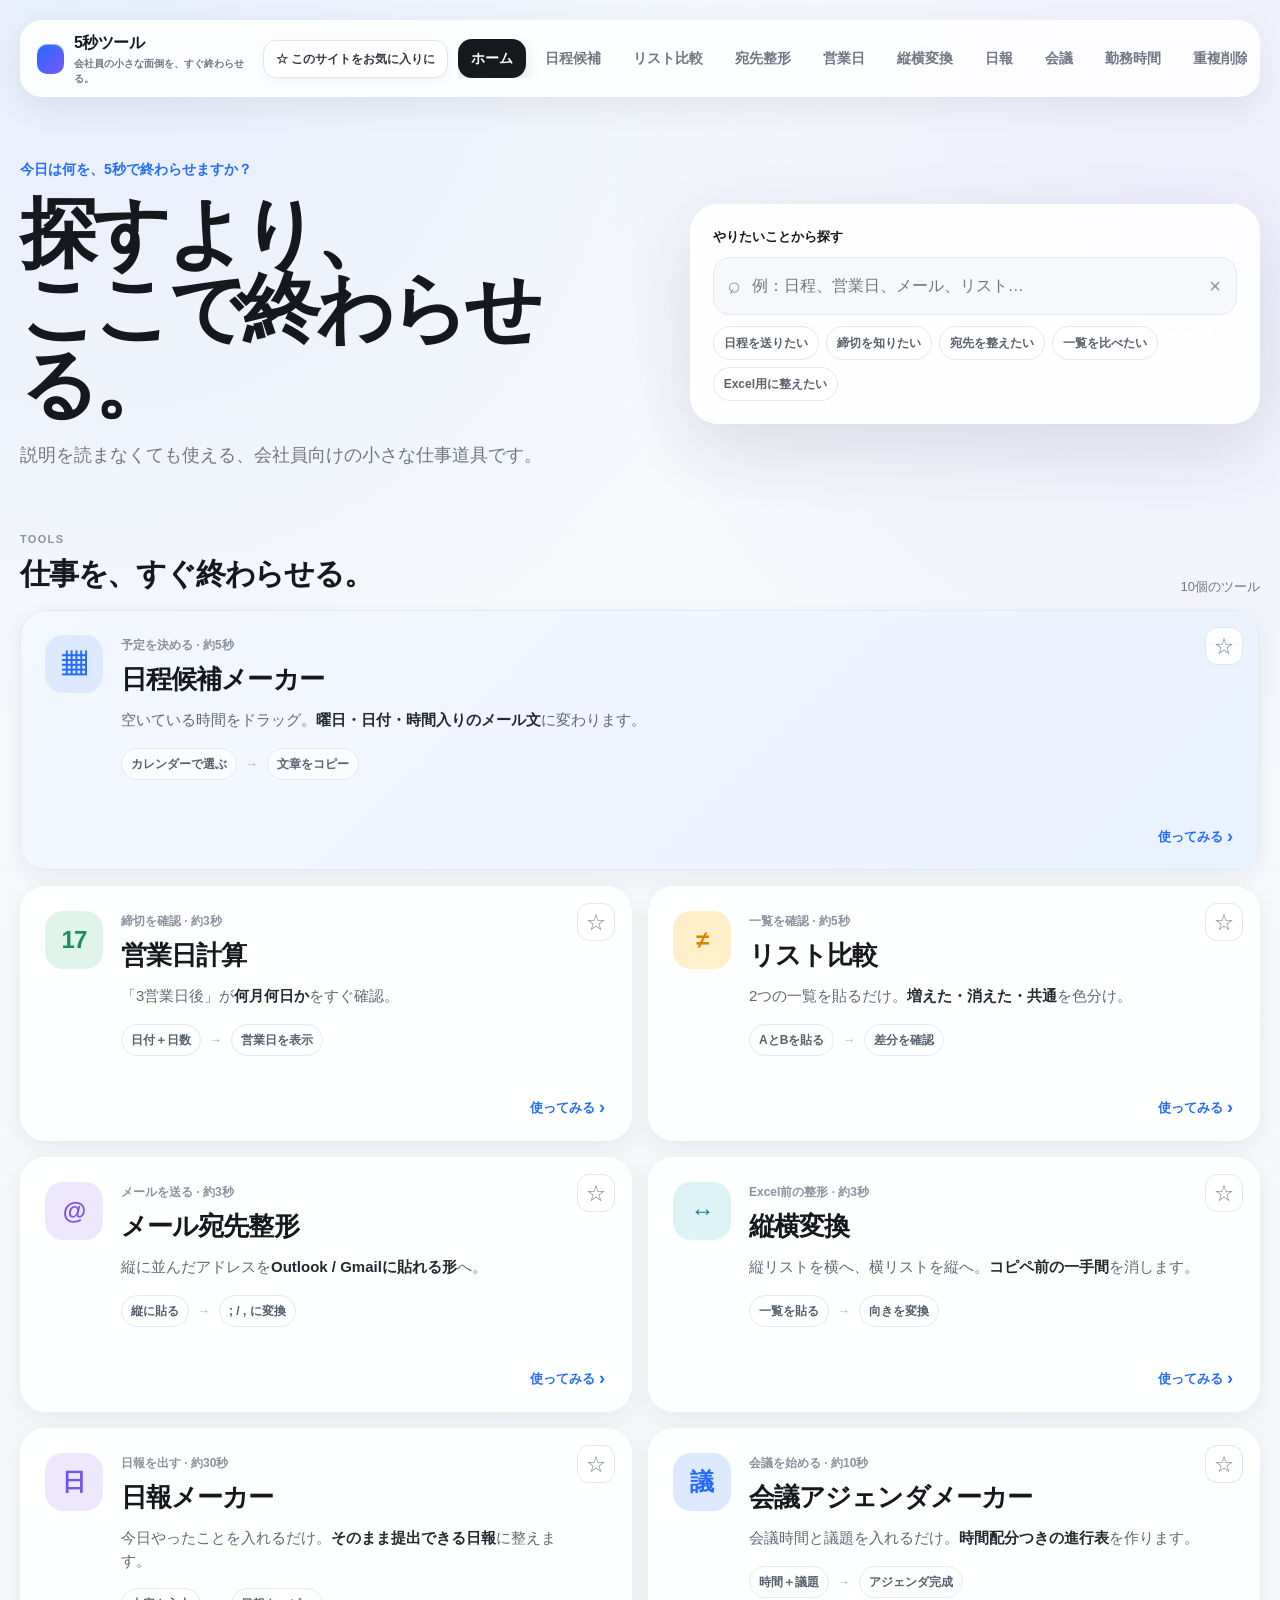
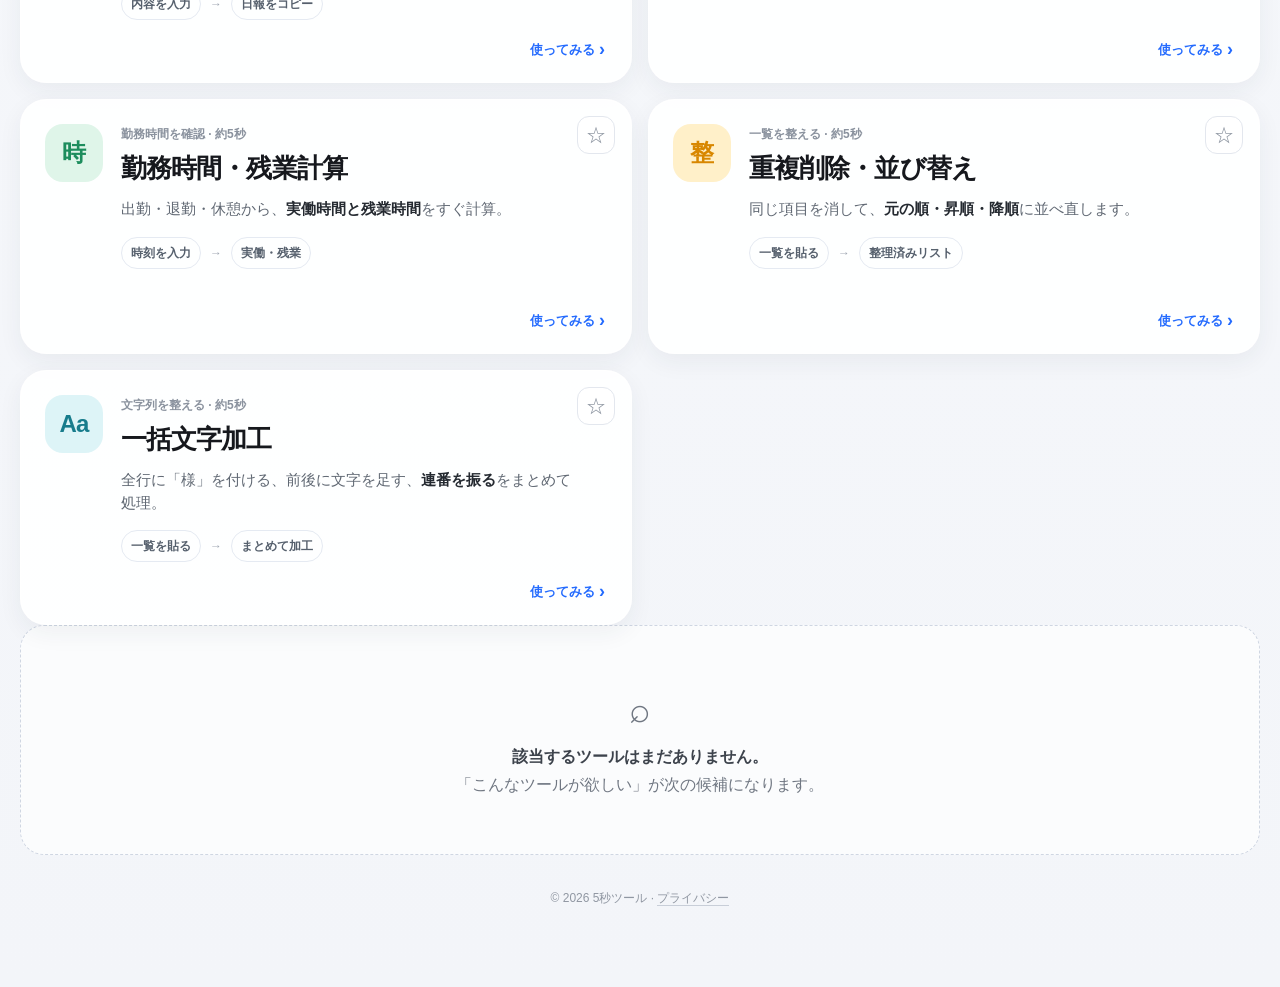
==== index.html @ d254f034 "Add files via upload" ====
<!doctype html>
<html lang="ja">
<head>
  <meta charset="utf-8">
  <meta name="viewport" content="width=device-width, initial-scale=1">
  <meta name="theme-color" content="#f3f5f9">
  <title>5秒ツール｜会社員の地味な面倒を、すぐ終わらせる</title>
  <meta name="description" content="日程候補、営業日計算、日報、リスト比較など。AIに頼むほどでもない仕事の小さな面倒を、ログイン不要で素早く片付ける無料ツール集。">
  <meta property="og:title" content="5秒ツール｜会社員の地味な面倒を、すぐ終わらせる">
  <meta property="og:description" content="会社員のための、ログイン不要で使える小さな仕事道具。">
  <meta property="og:type" content="website">
  <meta name="twitter:card" content="summary">
  <link rel="icon" href="icon.svg" type="image/svg+xml">
  <link rel="manifest" href="site.webmanifest">
  <link rel="stylesheet" href="styles.css">
</head>
<body>
<a class="skip-link" href="#mainContent">本文へ移動</a>
<main class="shell" id="mainContent">
  <div class="topbar">
    <div class="brand-wrap" id="brandHome" title="ホームへ">
      <div class="brand-dot"></div>
      <div>
        <div class="brand">5秒ツール</div>
        <div class="brand-sub">会社員の小さな面倒を、すぐ終わらせる。</div>
      </div>
    </div>
    <div class="top-actions">
      <button class="bookmark-btn" id="bookmarkSite">☆ このサイトをお気に入りに</button>
      <div class="nav">
        <button class="active" data-page="home">ホーム</button>
        <button data-page="schedule">日程候補</button>
        <button data-page="diff">リスト比較</button>
        <button data-page="email">宛先整形</button>
        <button data-page="businessday">営業日</button>
        <button data-page="transpose">縦横変換</button>
        <button data-page="dailyreport">日報</button>
        <button data-page="agenda">会議</button>
        <button data-page="worktime">勤務時間</button>
        <button data-page="dedupe">重複削除</button>
        <button data-page="textbatch">文字加工</button>
      </div>
    </div>
  </div>
  <!-- HOME -->
  <section id="home" class="page active">
    <div class="home-hero">
      <div class="home-copy">
        <div class="home-eyebrow">今日は何を、5秒で終わらせますか？</div>
        <h1>探すより、<br>ここで終わらせる。</h1>
        <p>説明を読まなくても使える、会社員向けの小さな仕事道具です。</p>
      </div>

      <div class="search-panel">
        <div class="search-label">やりたいことから探す</div>
        <div class="search-box">
          <span class="search-icon">⌕</span>
          <input id="toolSearch" type="search" placeholder="例：日程、営業日、メール、リスト…" autocomplete="off">
          <button id="clearSearch" class="clear-search" aria-label="検索をクリア">×</button>
        </div>
        <div class="quick-words">
          <button data-query="日程">日程を送りたい</button>
          <button data-query="営業日">締切を知りたい</button>
          <button data-query="メール">宛先を整えたい</button>
          <button data-query="リスト">一覧を比べたい</button>
          <button data-query="縦横">Excel用に整えたい</button>
        </div>
      </div>
    </div>

    <section class="personal-area" id="favoritesArea" hidden>
      <div class="section-title-row">
        <div>
          <div class="section-kicker">MY TOOLS</div>
          <h2>お気に入り</h2>
        </div>
        <span class="section-note">よく使うものを、ここに固定できます。</span>
      </div>
      <div class="compact-tools" id="favoritesList"></div>
    </section>

    <section class="personal-area" id="recentArea" hidden>
      <div class="section-title-row">
        <div>
          <div class="section-kicker">RECENT</div>
          <h2>最近使ったツール</h2>
        </div>
      </div>
      <div class="compact-tools" id="recentList"></div>
    </section>

    <section class="all-tools-section">
      <div class="section-title-row">
        <div>
          <div class="section-kicker">TOOLS</div>
          <h2>仕事を、すぐ終わらせる。</h2>
        </div>
        <span class="section-note" id="toolCountLabel">10個のツール</span>
      </div>

      <div class="tool-grid" id="toolGrid">
        <article class="tool-card tool-card-featured" data-open="schedule" role="button" tabindex="0"
          data-search="日程 予定 カレンダー メール 候補 調整 会議 アポイント">
          <button class="favorite-star" data-favorite="schedule" aria-label="日程候補をお気に入り">☆</button>
          <div class="tool-icon-box icon-blue">▦</div>
          <div class="tool-copy">
            <div class="tool-meta">予定を決める · 約5秒</div>
            <h3>日程候補メーカー</h3>
            <p>空いている時間をドラッグ。<strong>曜日・日付・時間入りのメール文</strong>に変わります。</p>
            <div class="flow-line"><span>カレンダーで選ぶ</span><b>→</b><span>文章をコピー</span></div>
          </div>
          <button class="open-tool">使ってみる <span>›</span></button>
        </article>

        <article class="tool-card" data-open="businessday" role="button" tabindex="0"
          data-search="営業日 日付 締切 期限 3営業日後 5営業日前 土日">
          <button class="favorite-star" data-favorite="businessday" aria-label="営業日計算をお気に入り">☆</button>
          <div class="tool-icon-box icon-green">17</div>
          <div class="tool-copy">
            <div class="tool-meta">締切を確認 · 約3秒</div>
            <h3>営業日計算</h3>
            <p>「3営業日後」が<strong>何月何日か</strong>をすぐ確認。</p>
            <div class="flow-line"><span>日付＋日数</span><b>→</b><span>営業日を表示</span></div>
          </div>
          <button class="open-tool">使ってみる <span>›</span></button>
        </article>

        <article class="tool-card" data-open="diff" role="button" tabindex="0"
          data-search="リスト 比較 差分 一覧 名簿 店舗 社員 追加 削除">
          <button class="favorite-star" data-favorite="diff" aria-label="リスト比較をお気に入り">☆</button>
          <div class="tool-icon-box icon-orange">≠</div>
          <div class="tool-copy">
            <div class="tool-meta">一覧を確認 · 約5秒</div>
            <h3>リスト比較</h3>
            <p>2つの一覧を貼るだけ。<strong>増えた・消えた・共通</strong>を色分け。</p>
            <div class="flow-line"><span>AとBを貼る</span><b>→</b><span>差分を確認</span></div>
          </div>
          <button class="open-tool">使ってみる <span>›</span></button>
        </article>

        <article class="tool-card" data-open="email" role="button" tabindex="0"
          data-search="メール 宛先 アドレス Outlook Gmail セミコロン カンマ 一斉送信">
          <button class="favorite-star" data-favorite="email" aria-label="メール宛先整形をお気に入り">☆</button>
          <div class="tool-icon-box icon-violet">@</div>
          <div class="tool-copy">
            <div class="tool-meta">メールを送る · 約3秒</div>
            <h3>メール宛先整形</h3>
            <p>縦に並んだアドレスを<strong>Outlook / Gmailに貼れる形</strong>へ。</p>
            <div class="flow-line"><span>縦に貼る</span><b>→</b><span>; / , に変換</span></div>
          </div>
          <button class="open-tool">使ってみる <span>›</span></button>
        </article>

        <article class="tool-card" data-open="transpose" role="button" tabindex="0"
          data-search="縦横 変換 Excel エクセル タブ カンマ 行 列 コピペ">
          <button class="favorite-star" data-favorite="transpose" aria-label="縦横変換をお気に入り">☆</button>
          <div class="tool-icon-box icon-cyan">↔</div>
          <div class="tool-copy">
            <div class="tool-meta">Excel前の整形 · 約3秒</div>
            <h3>縦横変換</h3>
            <p>縦リストを横へ、横リストを縦へ。<strong>コピペ前の一手間</strong>を消します。</p>
            <div class="flow-line"><span>一覧を貼る</span><b>→</b><span>向きを変換</span></div>
          </div>
          <button class="open-tool">使ってみる <span>›</span></button>
        </article>

        <article class="tool-card" data-open="dailyreport" role="button" tabindex="0"
          data-search="日報 業務報告 報告 今日 やったこと 進捗 課題 明日">
          <button class="favorite-star" data-favorite="dailyreport" aria-label="日報メーカーをお気に入り">☆</button>
          <div class="tool-icon-box icon-violet">日</div>
          <div class="tool-copy">
            <div class="tool-meta">日報を出す · 約30秒</div>
            <h3>日報メーカー</h3>
            <p>今日やったことを入れるだけ。<strong>そのまま提出できる日報</strong>に整えます。</p>
            <div class="flow-line"><span>内容を入力</span><b>→</b><span>日報をコピー</span></div>
          </div>
          <button class="open-tool">使ってみる <span>›</span></button>
        </article>

        <article class="tool-card" data-open="agenda" role="button" tabindex="0"
          data-search="会議 アジェンダ 議題 時間配分 ミーティング 進行 タイムテーブル">
          <button class="favorite-star" data-favorite="agenda" aria-label="会議アジェンダメーカーをお気に入り">☆</button>
          <div class="tool-icon-box icon-blue">議</div>
          <div class="tool-copy">
            <div class="tool-meta">会議を始める · 約10秒</div>
            <h3>会議アジェンダメーカー</h3>
            <p>会議時間と議題を入れるだけ。<strong>時間配分つきの進行表</strong>を作ります。</p>
            <div class="flow-line"><span>時間＋議題</span><b>→</b><span>アジェンダ完成</span></div>
          </div>
          <button class="open-tool">使ってみる <span>›</span></button>
        </article>

        <article class="tool-card" data-open="worktime" role="button" tabindex="0"
          data-search="勤務時間 実働 残業 出勤 退勤 休憩 時間計算">
          <button class="favorite-star" data-favorite="worktime" aria-label="勤務時間計算をお気に入り">☆</button>
          <div class="tool-icon-box icon-green">時</div>
          <div class="tool-copy">
            <div class="tool-meta">勤務時間を確認 · 約5秒</div>
            <h3>勤務時間・残業計算</h3>
            <p>出勤・退勤・休憩から、<strong>実働時間と残業時間</strong>をすぐ計算。</p>
            <div class="flow-line"><span>時刻を入力</span><b>→</b><span>実働・残業</span></div>
          </div>
          <button class="open-tool">使ってみる <span>›</span></button>
        </article>

        <article class="tool-card" data-open="dedupe" role="button" tabindex="0"
          data-search="重複 削除 並び替え リスト 一覧 五十音順 昇順 降順">
          <button class="favorite-star" data-favorite="dedupe" aria-label="重複削除・並び替えをお気に入り">☆</button>
          <div class="tool-icon-box icon-orange">整</div>
          <div class="tool-copy">
            <div class="tool-meta">一覧を整える · 約5秒</div>
            <h3>重複削除・並び替え</h3>
            <p>同じ項目を消して、<strong>元の順・昇順・降順</strong>に並べ直します。</p>
            <div class="flow-line"><span>一覧を貼る</span><b>→</b><span>整理済みリスト</span></div>
          </div>
          <button class="open-tool">使ってみる <span>›</span></button>
        </article>

        <article class="tool-card" data-open="textbatch" role="button" tabindex="0"
          data-search="一括 文字 加工 様 敬称 連番 前 後ろ 追加 全角 半角">
          <button class="favorite-star" data-favorite="textbatch" aria-label="一括文字加工をお気に入り">☆</button>
          <div class="tool-icon-box icon-cyan">Aa</div>
          <div class="tool-copy">
            <div class="tool-meta">文字列を整える · 約5秒</div>
            <h3>一括文字加工</h3>
            <p>全行に「様」を付ける、前後に文字を足す、<strong>連番を振る</strong>をまとめて処理。</p>
            <div class="flow-line"><span>一覧を貼る</span><b>→</b><span>まとめて加工</span></div>
          </div>
          <button class="open-tool">使ってみる <span>›</span></button>
        </article>
      </div>

      <div class="no-results" id="noResults" hidden>
        <div class="no-results-icon">⌕</div>
        <strong>該当するツールはまだありません。</strong>
        <span>「こんなツールが欲しい」が次の候補になります。</span>
      </div>
    </section>

    </section>

  <!-- SCHEDULE -->
  <section id="schedule" class="page tool-page">
    <div class="tool-head">
      <div><h2>日程候補メーカー</h2><p>カレンダーをドラッグすると、曜日・日付・時間を含むメール用テキストを自動生成します。</p></div>
    </div>

    <div class="card workspace">
      <div class="calendar-toolbar">
        <div>
          <div class="week-title" id="weekTitle">今週</div>
          <div class="calendar-hint">ドラッグで選択。土日も使えます。30分／15分で切り替え可能です。</div>
        </div>
        <div class="toolbar-actions">
          <div class="slot-toggle">
            <span>時間刻み</span>
            <button class="slot-choice active" data-minutes="30">30分</button>
            <button class="slot-choice" data-minutes="15">15分</button>
          </div>
          <button class="btn ghost" id="prevWeek">← 前週</button>
          <button class="btn ghost" id="todayWeek">今週</button>
          <button class="btn ghost" id="nextWeek">次週 →</button>
          <button class="btn ghost" id="clearSchedule">クリア</button>
        </div>
      </div>

      <div class="calendar-wrap"><div class="calendar" id="calendar"></div></div>

      <div class="card result-card">
        <div class="result-head">
          <strong>そのままメールに貼れます</strong>
          <button class="btn dark" id="copySchedule">文章をコピー</button>
        </div>
        <div class="grid2">
          <div><label>冒頭文</label><input id="scheduleIntro" value="下記の日程でしたら調整可能です。" /></div>
          <div><label>締め文</label><input id="scheduleOutro" value="ご都合のよい日時をお知らせいただけますと幸いです。" /></div>
        </div>
        <div id="scheduleOutput" aria-live="polite" class="result" style="margin-top:14px">カレンダーから候補時間を選択してください。</div>
      </div>
    </div>
  </section>

  <!-- DIFF -->
  <section id="diff" class="page tool-page">
    <div class="tool-head">
      <div><h2>リスト比較</h2><p>2つの一覧を貼るだけで、Aだけ・Bだけ・両方にある項目を色分けします。</p></div>
    </div>
    <div class="card workspace">
      <div class="grid2">
        <div>
          <label><span class="legend-dot dot-a"></span>リストA</label>
          <textarea id="listA" class="diff-input-a" placeholder="1行に1件ずつ"></textarea>
        </div>
        <div>
          <label><span class="legend-dot dot-b"></span>リストB</label>
          <textarea id="listB" class="diff-input-b" placeholder="1行に1件ずつ"></textarea>
        </div>
      </div>
      <div class="actions">
        <button class="btn primary" id="compareLists">差分を見る</button>
        <button class="btn ghost" id="clearLists">クリア</button>
      </div>

      <div class="diff-stats">
        <div class="stat stat-a"><span><i class="legend-dot dot-a"></i>Aにだけある</span><b id="countOnlyA">0</b></div>
        <div class="stat stat-b"><span><i class="legend-dot dot-b"></i>Bにだけある</span><b id="countOnlyB">0</b></div>
        <div class="stat stat-c"><span><i class="legend-dot dot-c"></i>両方にある</span><b id="countCommon">0</b></div>
      </div>

      <div class="diff-cols">
        <div><div class="diff-label"><span class="legend-dot dot-a"></span>Aにだけある</div><div class="diff-box box-a" id="onlyA" aria-live="polite"></div></div>
        <div><div class="diff-label"><span class="legend-dot dot-b"></span>Bにだけある</div><div class="diff-box box-b" id="onlyB" aria-live="polite"></div></div>
        <div><div class="diff-label"><span class="legend-dot dot-c"></span>両方にある</div><div class="diff-box box-c" id="common" aria-live="polite"></div></div>
      </div>
    </div>
  </section>

  <!-- EMAIL -->
  <section id="email" class="page tool-page">
    <div class="tool-head">
      <div><h2>メール宛先整形</h2><p>縦に並んだメールアドレスを、OutlookやGmailにそのまま貼れる形に変換します。</p></div>
    </div>
    <div class="card workspace">
      <div class="grid2">
        <div>
          <label>メールアドレス一覧</label>
          <textarea id="emailInput" placeholder="taro@example.com&#10;hanako@example.com&#10;info@example.com"></textarea>
        </div>
        <div>
          <label>区切り文字</label>
          <select id="emailDelimiter">
            <option value=";">セミコロン ;</option>
            <option value=",">カンマ ,</option>
          </select>
          <div class="actions">
            <button class="btn primary" id="formatEmails">変換</button>
            <button class="btn dark" id="copyEmails">コピー</button>
          </div>
          <div id="emailOutput" aria-live="polite" class="result" style="margin-top:14px">ここに変換結果が表示されます。</div>
        </div>
      </div>
    </div>
  </section>

  <!-- BUSINESS DAY -->
  <section id="businessday" class="page tool-page">
    <div class="tool-head">
      <div><h2>営業日計算</h2><p>「3営業日後」「5営業日前」などを土日を除いて計算します。</p></div>
    </div>
    <div class="card workspace">
      <div class="grid3">
        <div><label>基準日</label><input type="date" id="bdDate"></div>
        <div><label>営業日数</label><input type="number" id="bdDays" value="3" min="0"></div>
        <div><label>方向</label>
          <select id="bdDirection"><option value="after">営業日後</option><option value="before">営業日前</option></select>
        </div>
      </div>
      <div class="actions"><button class="btn primary" id="calcBusinessDay">計算する</button></div>
      <div id="bdOutput" aria-live="polite" class="result" style="margin-top:14px">結果がここに表示されます。</div>
      <div style="margin-top:8px;color:var(--muted);font-size:12px">※ 現在は土日のみ除外します。祝日対応は今後追加可能です。</div>
    </div>
  </section>

  <!-- TRANSPOSE -->
  <section id="transpose" class="page tool-page">
    <div class="tool-head">
      <div><h2>縦横変換</h2><p>1行ずつ並んだ一覧を横並びに。カンマ区切り・タブ区切りのデータを縦並びに。</p></div>
    </div>
    <div class="card workspace">
      <div class="grid2">
        <div>
          <label>入力</label>
          <textarea id="transposeInput" placeholder="東京&#10;大阪&#10;名古屋"></textarea>
        </div>
        <div>
          <label>変換</label>
          <select id="transposeMode">
            <option value="vertical_to_tab">縦 → 横（タブ区切り）</option>
            <option value="vertical_to_comma">縦 → 横（カンマ区切り）</option>
            <option value="horizontal_to_vertical">横 → 縦</option>
          </select>
          <div class="actions">
            <button class="btn primary" id="transposeBtn">変換</button>
            <button class="btn dark" id="copyTranspose">コピー</button>
          </div>
          <div id="transposeOutput" aria-live="polite" class="result" style="margin-top:14px">ここに変換結果が表示されます。</div>
        </div>
      </div>
    </div>
  </section>


  <!-- DAILY REPORT -->
  <section id="dailyreport" class="page tool-page">
    <div class="tool-head">
      <div><h2>日報メーカー</h2><p>毎日の報告を、箇条書きから提出できる形へ。入力内容はブラウザ内だけで処理します。</p></div>
    </div>
    <div class="card workspace">
      <div class="grid2">
        <div><label>今日やったこと</label><textarea id="drToday" placeholder="例：&#10;10月予算の修正&#10;店舗別PLの確認&#10;取締役会資料の作成"></textarea></div>
        <div><label>成果・進捗</label><textarea id="drProgress" placeholder="例：予算修正完了"></textarea></div>
        <div><label>課題・気になる点</label><textarea id="drIssue" placeholder="例：A店の原価率を再確認"></textarea></div>
        <div><label>明日やること</label><textarea id="drTomorrow" placeholder="例：取締役会資料を完成させる"></textarea></div>
      </div>
      <div class="actions">
        <button class="btn primary" id="makeDailyReport">日報を作る</button>
        <button class="btn dark" id="copyDailyReport">コピー</button>
      </div>
      <div id="dailyReportOutput" aria-live="polite" class="result" style="margin-top:14px">ここに日報が表示されます。</div>
    </div>
  </section>

  <!-- AGENDA -->
  <section id="agenda" class="page tool-page">
    <div class="tool-head">
      <div><h2>会議アジェンダメーカー</h2><p>会議時間と議題から、開始・終了時刻つきの進行表を作ります。</p></div>
    </div>
    <div class="card workspace">
      <div class="grid3">
        <div><label>開始時刻</label><input type="time" id="agendaStart" value="10:00"></div>
        <div><label>会議時間</label><select id="agendaDuration"><option value="30">30分</option><option value="45">45分</option><option value="60" selected>60分</option><option value="90">90分</option><option value="120">120分</option></select></div>
        <div><label>最後のまとめ時間</label><select id="agendaWrap"><option value="5">5分</option><option value="10" selected>10分</option><option value="15">15分</option></select></div>
      </div>
      <div style="margin-top:14px"><label>議題（1行に1つ）</label><textarea id="agendaTopics" placeholder="売上実績&#10;来月施策&#10;採用状況"></textarea></div>
      <div class="actions">
        <button class="btn primary" id="makeAgenda">アジェンダを作る</button>
        <button class="btn dark" id="copyAgenda">コピー</button>
      </div>
      <div id="agendaOutput" aria-live="polite" class="result" style="margin-top:14px">ここにアジェンダが表示されます。</div>
    </div>
  </section>

  <!-- WORKTIME -->
  <section id="worktime" class="page tool-page">
    <div class="tool-head">
      <div><h2>勤務時間・残業計算</h2><p>出勤・退勤・休憩から実働時間を計算。所定時間を超えた分も表示します。</p></div>
    </div>
    <div class="card workspace">
      <div class="grid3">
        <div><label>出勤</label><input type="time" id="workStart" value="09:00"></div>
        <div><label>退勤</label><input type="time" id="workEnd" value="18:00"></div>
        <div><label>休憩（分）</label><input type="number" id="breakMin" value="60" min="0"></div>
      </div>
      <div class="grid2" style="margin-top:14px">
        <div><label>所定労働時間</label><input type="number" id="regularHours" value="8" min="0" step="0.25"></div>
        <div><label>日跨ぎ</label><select id="overnight"><option value="auto">退勤が早ければ翌日扱い</option><option value="same">同日扱い</option></select></div>
      </div>
      <div class="actions"><button class="btn primary" id="calcWorktime">計算する</button></div>
      <div id="worktimeOutput" aria-live="polite" class="result" style="margin-top:14px">結果がここに表示されます。</div>
    </div>
  </section>

  <!-- DEDUPE -->
  <section id="dedupe" class="page tool-page">
    <div class="tool-head">
      <div><h2>重複削除・並び替え</h2><p>1行に1件ずつ貼り付けて、重複を消し、好きな順番に並べます。</p></div>
    </div>
    <div class="card workspace">
      <div class="grid2">
        <div><label>元のリスト</label><textarea id="dedupeInput" placeholder="東京&#10;大阪&#10;東京&#10;千葉&#10;大阪"></textarea></div>
        <div>
          <label>並び順</label>
          <select id="dedupeSort">
            <option value="keep">元の順番を維持</option>
            <option value="asc">昇順</option>
            <option value="desc">降順</option>
          </select>
          <div class="actions">
            <button class="btn primary" id="runDedupe">整理する</button>
            <button class="btn dark" id="copyDedupe">コピー</button>
          </div>
          <div id="dedupeMeta" style="margin-top:14px;color:var(--muted);font-size:13px"></div>
          <div id="dedupeOutput" aria-live="polite" class="result" style="margin-top:8px">ここに整理結果が表示されます。</div>
        </div>
      </div>
    </div>
  </section>

  <!-- TEXT BATCH -->
  <section id="textbatch" class="page tool-page">
    <div class="tool-head">
      <div><h2>一括文字加工</h2><p>一覧の全行に同じ文字を追加したり、番号を振ったりします。</p></div>
    </div>
    <div class="card workspace">
      <div class="grid2">
        <div><label>元のリスト</label><textarea id="batchInput" placeholder="山田&#10;佐藤&#10;鈴木"></textarea></div>
        <div>
          <label>加工方法</label>
          <select id="batchMode">
            <option value="suffix">後ろに文字を追加</option>
            <option value="prefix">前に文字を追加</option>
            <option value="number">連番を付ける</option>
            <option value="trim">前後の空白を削除</option>
          </select>
          <div style="margin-top:12px" id="batchTextWrap"><label>追加する文字</label><input id="batchText" value="様"></div>
          <div class="actions">
            <button class="btn primary" id="runBatch">加工する</button>
            <button class="btn dark" id="copyBatch">コピー</button>
          </div>
          <div id="batchOutput" aria-live="polite" class="result" style="margin-top:14px">ここに加工結果が表示されます。</div>
        </div>
      </div>
    </div>
  </section>

  <footer>© 2026 5秒ツール · <a href="privacy.html">プライバシー</a></footer>
</main>

<div class="bookmark-modal" id="bookmarkModal">
  <div class="bookmark-dialog">
    <h3>次も1クリックで戻れます。</h3>
    <p>ブラウザのお気に入りに追加してください。</p>
    <div class="shortcut-key" id="modalShortcut">⌘ D</div>
    <p id="modalHelp">Macなら ⌘ + D を押すと、このページをブックマークできます。</p>
    <div class="modal-actions"><button class="btn dark" id="closeBookmarkModal">閉じる</button></div>
  </div>
</div>

<div class="toast" id="toast">コピーしました</div>

<script>
(function(){
  const $=(id)=>document.getElementById(id);

  const TOOL_INFO={
    schedule:{name:'日程候補メーカー',hint:'予定を決める',keywords:'日程 予定 カレンダー メール 候補 調整 会議'},
    diff:{name:'リスト比較',hint:'一覧を確認',keywords:'リスト 比較 差分 一覧 名簿'},
    email:{name:'メール宛先整形',hint:'メールを送る',keywords:'メール 宛先 Outlook Gmail'},
    businessday:{name:'営業日計算',hint:'締切を確認',keywords:'営業日 日付 締切 期限'},
    transpose:{name:'縦横変換',hint:'Excel前の整形',keywords:'縦横 Excel タブ カンマ'},
    dailyreport:{name:'日報メーカー',hint:'日報を出す',keywords:'日報 業務報告 進捗 課題'},
    agenda:{name:'会議アジェンダメーカー',hint:'会議を始める',keywords:'会議 アジェンダ 議題 時間配分'},
    worktime:{name:'勤務時間・残業計算',hint:'勤務時間を確認',keywords:'勤務時間 実働 残業 出勤 退勤'},
    dedupe:{name:'重複削除・並び替え',hint:'一覧を整える',keywords:'重複 削除 並び替え リスト'},
    textbatch:{name:'一括文字加工',hint:'文字列を整える',keywords:'一括 文字 加工 敬称 連番'}
  };

  function storageGet(key,fallback){
    try{return JSON.parse(localStorage.getItem(key)) ?? fallback}catch(e){return fallback}
  }
  function storageSet(key,value){
    try{localStorage.setItem(key,JSON.stringify(value))}catch(e){}
  }

  let favorites=storageGet('fiveSecFavorites',[]);
  let recentTools=storageGet('fiveSecRecent',[]);

  function addRecent(id){
    if(!TOOL_INFO[id]) return;
    recentTools=[id,...recentTools.filter(x=>x!==id)].slice(0,4);
    storageSet('fiveSecRecent',recentTools);
    renderPersonalAreas();
  }

  function toggleFavorite(id){
    favorites=favorites.includes(id)?favorites.filter(x=>x!==id):[id,...favorites];
    storageSet('fiveSecFavorites',favorites);
    renderPersonalAreas();
    syncFavoriteStars();
  }

  function compactToolHtml(id){
    const t=TOOL_INFO[id];
    return `<div class="compact-tool" data-compact-open="${id}">
      <strong>${t.name}</strong><span>${t.hint} →</span>
    </div>`;
  }

  function renderPersonalAreas(){
    const favArea=$('favoritesArea'),recentArea=$('recentArea');
    $('favoritesList').innerHTML=favorites.filter(id=>TOOL_INFO[id]).map(compactToolHtml).join('');
    $('recentList').innerHTML=recentTools.filter(id=>TOOL_INFO[id]).map(compactToolHtml).join('');
    favArea.hidden=favorites.length===0;
    recentArea.hidden=recentTools.length===0;
    document.querySelectorAll('[data-compact-open]').forEach(el=>{
      el.addEventListener('click',()=>showPage(el.dataset.compactOpen));
    });
  }

  function syncFavoriteStars(){
    document.querySelectorAll('[data-favorite]').forEach(btn=>{
      const active=favorites.includes(btn.dataset.favorite);
      btn.classList.toggle('active',active);
      btn.textContent=active?'★':'☆';
    });
  }

  document.querySelectorAll('[data-favorite]').forEach(btn=>{
    btn.addEventListener('click',(e)=>{
      e.stopPropagation();
      toggleFavorite(btn.dataset.favorite);
    });
  });

  // Tool search
  function filterTools(query){
    const q=query.trim().toLowerCase();
    let shown=0;
    document.querySelectorAll('#toolGrid .tool-card').forEach(card=>{
      const hay=(card.dataset.search+' '+card.textContent).toLowerCase();
      const ok=!q||hay.includes(q);
      card.style.display=ok?'':'none';
      if(ok) shown++;
    });
    $('toolCountLabel').textContent=q?`${shown}個見つかりました`:'10個のツール';
    $('noResults').hidden=shown!==0;
  }

  $('toolSearch').addEventListener('input',e=>filterTools(e.target.value));
  $('clearSearch').addEventListener('click',()=>{
    $('toolSearch').value='';
    filterTools('');
    $('toolSearch').focus();
  });
  document.querySelectorAll('[data-query]').forEach(btn=>{
    btn.addEventListener('click',()=>{
      $('toolSearch').value=btn.dataset.query;
      filterTools(btn.dataset.query);
    });
  });

  // Browser bookmark coaching
  const isMac=/Mac|iPhone|iPad|iPod/.test(navigator.platform||navigator.userAgent);
  const shortcut=isMac?'⌘ D':'Ctrl + D';
  if($('modalShortcut')) $('modalShortcut').textContent=shortcut;
  if($('modalHelp')) {
    $('modalHelp').textContent=isMac
      ?'Macなら ⌘ + D を押すと、このページをブックマークできます。'
      :'Windowsなら Ctrl + D を押すと、このページをブックマークできます。';
  }

  function openBookmarkModal(){$('bookmarkModal').classList.add('show')}
  function closeBookmarkModal(){$('bookmarkModal').classList.remove('show')}
  $('bookmarkSite').addEventListener('click',openBookmarkModal);
  $('closeBookmarkModal').addEventListener('click',closeBookmarkModal);
  $('bookmarkModal').addEventListener('click',e=>{if(e.target===$('bookmarkModal'))closeBookmarkModal()});

  renderPersonalAreas();
  syncFavoriteStars();

  function showPage(id){
    const target=$(id);
    if(!target) return;
    document.querySelectorAll('.page').forEach(p=>p.classList.remove('active'));
    document.querySelectorAll('.nav button').forEach(b=>b.classList.remove('active'));
    target.classList.add('active');
    const navBtn=document.querySelector(`.nav button[data-page="${id}"]`);
    if(navBtn) navBtn.classList.add('active');
    if(id!=='home') addRecent(id);
    window.scrollTo({top:0,behavior:'smooth'});
  }

  document.querySelectorAll('.nav button').forEach(btn=>btn.addEventListener('click',()=>showPage(btn.dataset.page)));
  document.querySelectorAll('[data-open]').forEach(card=>card.addEventListener('click',(e)=>{if(!e.target.closest('.favorite-star'))showPage(card.dataset.open)}));
  $('brandHome').addEventListener('click',()=>showPage('home'));

  function showToast(){
    const t=$('toast');t.classList.add('show');setTimeout(()=>t.classList.remove('show'),1300);
  }
  function copyText(text){
    if(!text) return;
    const fallback=()=>{
      const ta=document.createElement('textarea');
      ta.value=text;ta.style.position='fixed';ta.style.opacity='0';
      document.body.appendChild(ta);ta.focus();ta.select();
      try{document.execCommand('copy');showToast()}catch(e){alert('コピーできませんでした。手動でコピーしてください。')}
      ta.remove();
    };
    if(navigator.clipboard&&window.isSecureContext){
      navigator.clipboard.writeText(text).then(showToast).catch(fallback);
    }else fallback();
  }

  // Calendar
  const START_HOUR=8,END_HOUR=20;
  let SLOT_MIN=30,weekOffset=0,isDragging=false,dragSelectMode=true,dragDay=null,selectedRangesMemory=[];

  function mondayOf(date){
    const d=new Date(date),day=d.getDay(),diff=(day===0?-6:1-day);
    d.setDate(d.getDate()+diff);d.setHours(0,0,0,0);return d;
  }
  function addDays(date,n){const d=new Date(date);d.setDate(d.getDate()+n);return d}
  function fmtISO(date){return `${date.getFullYear()}-${String(date.getMonth()+1).padStart(2,'0')}-${String(date.getDate()).padStart(2,'0')}`}
  function getWeekStart(){const base=mondayOf(new Date());base.setDate(base.getDate()+weekOffset*7);return base}
  function timeFromIndex(idx){
    const total=START_HOUR*60+idx*SLOT_MIN,h=Math.floor(total/60),m=total%60;
    return `${String(h).padStart(2,'0')}:${String(m).padStart(2,'0')}`;
  }
  function minutesFromTime(t){const [h,m]=t.split(':').map(Number);return h*60+m}

  function renderCalendar(){
    const cal=$('calendar');cal.innerHTML='';
    const ws=getWeekStart(),we=addDays(ws,6);
    $('weekTitle').textContent=`${ws.getFullYear()}年${ws.getMonth()+1}月${ws.getDate()}日 〜 ${we.getMonth()+1}月${we.getDate()}日`;

    const corner=document.createElement('div');corner.className='corner';cal.appendChild(corner);
    const dows=['月','火','水','木','金','土','日'];
    for(let d=0;d<7;d++){
      const date=addDays(ws,d),head=document.createElement('div');
      head.className='day-head'+(d===5?' saturday':d===6?' sunday':'');
      head.innerHTML=`<div class="dow">${dows[d]}曜日</div><div class="date">${date.getMonth()+1}/${date.getDate()}</div>`;
      cal.appendChild(head);
    }

    const slotCount=((END_HOUR-START_HOUR)*60)/SLOT_MIN;
    for(let i=0;i<slotCount;i++){
      const label=document.createElement('div');
      label.className='time-label';
      const total=START_HOUR*60+i*SLOT_MIN;
      label.textContent=(total%60===0)?timeFromIndex(i):'';
      cal.appendChild(label);

      for(let d=0;d<7;d++){
        const date=addDays(ws,d),slot=document.createElement('div');
        slot.className='slot'+(d===5?' saturday':d===6?' sunday':'');
        slot.dataset.date=fmtISO(date);slot.dataset.index=String(i);
        slot.addEventListener('mousedown',(e)=>{
          e.preventDefault();isDragging=true;dragDay=slot.dataset.date;
          dragSelectMode=!slot.classList.contains('selected');
          setSlot(slot,dragSelectMode);
        });
        slot.addEventListener('mouseenter',()=>{if(isDragging&&slot.dataset.date===dragDay)setSlot(slot,dragSelectMode)});
        slot.addEventListener('mouseup',()=>{isDragging=false;dragDay=null});
        cal.appendChild(slot);
      }
    }
    restoreRanges();updateScheduleText();
  }

  function setSlot(slot,on){slot.classList.toggle('selected',on);updateScheduleText()}
  function getSelectedRanges(){
    const grouped={};
    document.querySelectorAll('.slot.selected').forEach(slot=>{
      const date=slot.dataset.date,idx=Number(slot.dataset.index);
      (grouped[date]??=[]).push(idx);
    });
    const ranges=[];
    Object.keys(grouped).sort().forEach(date=>{
      const arr=[...new Set(grouped[date])].sort((a,b)=>a-b);
      if(!arr.length)return;
      let start=arr[0],prev=arr[0];
      for(let i=1;i<=arr.length;i++){
        const cur=arr[i];
        if(cur===prev+1){prev=cur;continue}
        ranges.push({date,start:timeFromIndex(start),end:timeFromIndex(prev+1)});
        start=cur;prev=cur;
      }
    });
    return ranges;
  }
  function restoreRanges(){
    if(!selectedRangesMemory.length)return;
    document.querySelectorAll('.slot').forEach(slot=>{
      const date=slot.dataset.date,idx=Number(slot.dataset.index);
      const ss=START_HOUR*60+idx*SLOT_MIN,se=ss+SLOT_MIN;
      const hit=selectedRangesMemory.some(r=>r.date===date&&ss>=minutesFromTime(r.start)&&se<=minutesFromTime(r.end));
      if(hit)slot.classList.add('selected');
    });
  }
  function jpDate(iso){
    const [y,m,d]=iso.split('-').map(Number),date=new Date(y,m-1,d),dow=['日','月','火','水','木','金','土'][date.getDay()];
    return `${m}月${d}日（${dow}）`;
  }
  function updateScheduleText(){
    const ranges=getSelectedRanges();
    if(!ranges.length){$('scheduleOutput').textContent='カレンダーから候補時間を選択してください。';return}
    const intro=$('scheduleIntro').value.trim(),outro=$('scheduleOutro').value.trim();
    const body=ranges.map(r=>`・${jpDate(r.date)} ${r.start}〜${r.end}`).join('\n');
    $('scheduleOutput').textContent=`${intro}\n\n${body}\n\n${outro}`;
  }

  document.querySelectorAll('.slot-choice').forEach(btn=>btn.addEventListener('click',()=>{
    selectedRangesMemory=getSelectedRanges();
    SLOT_MIN=Number(btn.dataset.minutes);
    document.querySelectorAll('.slot-choice').forEach(b=>b.classList.remove('active'));
    btn.classList.add('active');
    document.documentElement.style.setProperty('--slot-h',SLOT_MIN===15?'24px':'36px');
    renderCalendar();
  }));
  $('prevWeek').addEventListener('click',()=>{weekOffset--;selectedRangesMemory=[];renderCalendar()});
  $('nextWeek').addEventListener('click',()=>{weekOffset++;selectedRangesMemory=[];renderCalendar()});
  $('todayWeek').addEventListener('click',()=>{weekOffset=0;selectedRangesMemory=[];renderCalendar()});
  $('clearSchedule').addEventListener('click',()=>{document.querySelectorAll('.slot.selected').forEach(s=>s.classList.remove('selected'));selectedRangesMemory=[];updateScheduleText()});
  $('scheduleIntro').addEventListener('input',updateScheduleText);
  $('scheduleOutro').addEventListener('input',updateScheduleText);
  $('copySchedule').addEventListener('click',()=>copyText($('scheduleOutput').textContent));
  document.addEventListener('mouseup',()=>{isDragging=false;dragDay=null});
  renderCalendar();

  // Diff
  function parseList(v){return [...new Set(v.split(/\r?\n/).map(s=>s.trim()).filter(Boolean))]}
  $('compareLists').addEventListener('click',()=>{
    const a=parseList($('listA').value),b=parseList($('listB').value),sa=new Set(a),sb=new Set(b);
    const onlyA=a.filter(x=>!sb.has(x)),onlyB=b.filter(x=>!sa.has(x)),common=a.filter(x=>sb.has(x));
    $('countOnlyA').textContent=onlyA.length;$('countOnlyB').textContent=onlyB.length;$('countCommon').textContent=common.length;
    $('onlyA').textContent=onlyA.join('\n')||'なし';$('onlyB').textContent=onlyB.join('\n')||'なし';$('common').textContent=common.join('\n')||'なし';
  });
  $('clearLists').addEventListener('click',()=>{
    $('listA').value='';$('listB').value='';$('countOnlyA').textContent='0';$('countOnlyB').textContent='0';$('countCommon').textContent='0';
    $('onlyA').textContent='';$('onlyB').textContent='';$('common').textContent='';
  });

  // Emails
  $('formatEmails').addEventListener('click',()=>{
    const items=$('emailInput').value.split(/[\s,;]+/).map(x=>x.trim()).filter(Boolean);
    $('emailOutput').textContent=items.join($('emailDelimiter').value+' ');
  });
  $('copyEmails').addEventListener('click',()=>copyText($('emailOutput').textContent));

  // Business day
  const today=new Date();
  $('bdDate').value=`${today.getFullYear()}-${String(today.getMonth()+1).padStart(2,'0')}-${String(today.getDate()).padStart(2,'0')}`;
  $('calcBusinessDay').addEventListener('click',()=>{
    const dateStr=$('bdDate').value;
    let n=Math.max(0,Number($('bdDays').value)||0);
    if(!dateStr){$('bdOutput').textContent='基準日を選択してください。';return}
    const [y,m,d]=dateStr.split('-').map(Number);
    const date=new Date(y,m-1,d);
    const step=$('bdDirection').value==='after'?1:-1;
    let count=0;
    while(count<n){
      date.setDate(date.getDate()+step);
      const day=date.getDay();
      if(day!==0&&day!==6)count++;
    }
    const dow=['日','月','火','水','木','金','土'][date.getDay()];
    $('bdOutput').textContent=`${date.getFullYear()}年${date.getMonth()+1}月${date.getDate()}日（${dow}）`;
  });

  // Transpose
  $('transposeBtn').addEventListener('click',()=>{
    const mode=$('transposeMode').value,input=$('transposeInput').value.trim();
    if(!input){$('transposeOutput').textContent='入力してください。';return}
    if(mode==='vertical_to_tab'){
      $('transposeOutput').textContent=input.split(/\r?\n/).map(x=>x.trim()).filter(Boolean).join('\t');
    }else if(mode==='vertical_to_comma'){
      $('transposeOutput').textContent=input.split(/\r?\n/).map(x=>x.trim()).filter(Boolean).join(', ');
    }else{
      $('transposeOutput').textContent=input.split(/[\t,;]+/).map(x=>x.trim()).filter(Boolean).join('\n');
    }
  });
  $('copyTranspose').addEventListener('click',()=>copyText($('transposeOutput').textContent));

  // Daily report
  function bulletize(value){
    return value.split(/\r?\n/).map(x=>x.trim()).filter(Boolean).map(x=>x.startsWith('・')?x:`・${x}`).join('\n');
  }
  $('makeDailyReport').addEventListener('click',()=>{
    const sections=[
      ['【本日の業務】',bulletize($('drToday').value)],
      ['【成果・進捗】',bulletize($('drProgress').value)],
      ['【課題・気になる点】',bulletize($('drIssue').value)],
      ['【明日の予定】',bulletize($('drTomorrow').value)]
    ].filter(x=>x[1]);
    $('dailyReportOutput').textContent=sections.length?sections.map(x=>`${x[0]}\n${x[1]}`).join('\n\n'):'内容を入力してください。';
  });
  $('copyDailyReport').addEventListener('click',()=>copyText($('dailyReportOutput').textContent));

  // Agenda
  function timeToMinutes(t){const [h,m]=t.split(':').map(Number);return h*60+m}
  function minutesToTime(min){
    min=(min+1440)%1440;
    return `${String(Math.floor(min/60)).padStart(2,'0')}:${String(min%60).padStart(2,'0')}`;
  }
  $('makeAgenda').addEventListener('click',()=>{
    const topics=$('agendaTopics').value.split(/\r?\n/).map(x=>x.trim()).filter(Boolean);
    if(!topics.length){$('agendaOutput').textContent='議題を1つ以上入力してください。';return}
    const start=timeToMinutes($('agendaStart').value||'10:00');
    const duration=Number($('agendaDuration').value);
    const wrap=Math.min(Number($('agendaWrap').value),duration);
    const main=Math.max(0,duration-wrap);
    const per=Math.floor(main/topics.length);
    let remainder=main-per*topics.length;
    let cursor=start;
    const lines=[];
    topics.forEach(topic=>{
      const span=per+(remainder>0?1:0);
      if(remainder>0) remainder--;
      const end=cursor+span;
      lines.push(`${minutesToTime(cursor)}〜${minutesToTime(end)}　${topic}`);
      cursor=end;
    });
    if(wrap>0) lines.push(`${minutesToTime(cursor)}〜${minutesToTime(start+duration)}　決定事項・確認`);
    $('agendaOutput').textContent=lines.join('\n');
  });
  $('copyAgenda').addEventListener('click',()=>copyText($('agendaOutput').textContent));

  // Worktime
  $('calcWorktime').addEventListener('click',()=>{
    const s=timeToMinutes($('workStart').value||'09:00');
    let e=timeToMinutes($('workEnd').value||'18:00');
    if($('overnight').value==='auto' && e<s) e+=1440;
    const breakMin=Math.max(0,Number($('breakMin').value)||0);
    const worked=Math.max(0,e-s-breakMin);
    const regular=Math.max(0,Number($('regularHours').value)||0)*60;
    const overtime=Math.max(0,worked-regular);
    const fmt=(m)=>`${Math.floor(m/60)}時間${m%60}分`;
    $('worktimeOutput').textContent=`実働：${fmt(worked)}\n残業：${fmt(overtime)}`;
  });

  // Dedupe
  $('runDedupe').addEventListener('click',()=>{
    const raw=$('dedupeInput').value.split(/\r?\n/).map(x=>x.trim()).filter(Boolean);
    let out=[...new Set(raw)];
    if($('dedupeSort').value==='asc') out.sort((a,b)=>a.localeCompare(b,'ja'));
    if($('dedupeSort').value==='desc') out.sort((a,b)=>b.localeCompare(a,'ja'));
    $('dedupeMeta').textContent=`${raw.length}件 → ${out.length}件（重複 ${raw.length-out.length}件を削除）`;
    $('dedupeOutput').textContent=out.join('\n')||'結果が空です。';
  });
  $('copyDedupe').addEventListener('click',()=>copyText($('dedupeOutput').textContent));

  // Batch text
  function syncBatchInput(){
    $('batchTextWrap').style.display=['suffix','prefix'].includes($('batchMode').value)?'block':'none';
  }
  $('batchMode').addEventListener('change',syncBatchInput);
  syncBatchInput();
  $('runBatch').addEventListener('click',()=>{
    const rows=$('batchInput').value.split(/\r?\n/).map(x=>x.trim()).filter(Boolean);
    const mode=$('batchMode').value,text=$('batchText').value;
    let out=rows;
    if(mode==='suffix') out=rows.map(x=>x+text);
    else if(mode==='prefix') out=rows.map(x=>text+x);
    else if(mode==='number') out=rows.map((x,i)=>`${i+1}. ${x}`);
    else if(mode==='trim') out=rows.map(x=>x.trim());
    $('batchOutput').textContent=out.join('\n')||'結果が空です。';
  });
  $('copyBatch').addEventListener('click',()=>copyText($('batchOutput').textContent));

})();
</script>
<script src="app.js" defer></script>
</body>
</html>
---- styles.css ----
:root{
      --bg:#f3f5f9;
      --surface:#fff;
      --surface2:#f8fafc;
      --text:#16181d;
      --muted:#707782;
      --line:#e5e9f0;
      --accent:#246bfe;
      --accent2:#5b8cff;
      --purple:#7758ff;
      --green:#22a06b;
      --orange:#f59e0b;
      --red:#e05252;
      --blue-soft:#edf4ff;
      --orange-soft:#fff6df;
      --green-soft:#eaf8f1;
      --purple-soft:#f1edff;
      --cyan-soft:#eaf9fb;
      --shadow-sm:0 8px 24px rgba(31,45,70,.06);
      --shadow-lg:0 24px 70px rgba(31,45,70,.12);
      --radius-xl:30px;
      --radius-lg:22px;
      --slot-h:36px;
    }

    *{box-sizing:border-box}
    html{scroll-behavior:smooth}
    body{
      margin:0;
      font-family:-apple-system,BlinkMacSystemFont,"SF Pro Display","SF Pro Text","Helvetica Neue",
                  "Hiragino Sans","Yu Gothic UI","Yu Gothic",Meiryo,sans-serif;
      color:var(--text);
      background:
        radial-gradient(circle at 8% 0%, rgba(36,107,254,.08), transparent 26%),
        radial-gradient(circle at 92% 8%, rgba(119,88,255,.07), transparent 22%),
        linear-gradient(180deg,#f7f9fc 0%,var(--bg) 100%);
      -webkit-font-smoothing:antialiased;
      line-height:1.5;
    }

    button,input,textarea,select{font:inherit}
    button{touch-action:manipulation}

    .shell{max-width:1280px;margin:0 auto;padding:20px 20px 80px}

    .topbar{
      position:sticky;top:14px;z-index:40;
      display:flex;align-items:center;justify-content:space-between;gap:18px;
      padding:10px 12px 10px 16px;
      background:rgba(255,255,255,.84);
      border:1px solid rgba(255,255,255,.92);
      border-radius:22px;
      backdrop-filter:blur(22px) saturate(160%);
      box-shadow:0 10px 30px rgba(31,45,70,.08);
    }

    .brand-wrap{display:flex;align-items:center;gap:10px;cursor:pointer}
    .brand-dot{
      width:30px;height:30px;border-radius:10px;
      background:linear-gradient(135deg,var(--accent),var(--purple));
      box-shadow:inset 0 1px 0 rgba(255,255,255,.45);
    }
    .brand{font-weight:850;letter-spacing:-.03em;white-space:nowrap}

    .nav{display:flex;gap:6px;overflow:auto}
    .nav button{
      border:0;background:transparent;color:var(--muted);
      border-radius:14px;padding:9px 13px;font-size:14px;font-weight:800;
      cursor:pointer;white-space:nowrap;transition:.18s ease;
    }
    .nav button:hover{background:#f2f4f8;color:var(--text)}
    .nav button.active{background:#17191f;color:#fff;box-shadow:0 7px 16px rgba(17,19,23,.14)}

    .page{display:none;animation:fade .22s ease}
    .page.active{display:block}
    @keyframes fade{from{opacity:0;transform:translateY(5px)}to{opacity:1;transform:none}}

    /* HOME */
    .hero{text-align:center;padding:74px 0 52px}
    .eyebrow{
      display:inline-flex;align-items:center;gap:8px;
      padding:7px 11px;border-radius:999px;
      background:rgba(255,255,255,.78);border:1px solid rgba(255,255,255,.94);
      color:var(--accent);font-size:13px;font-weight:850;
      box-shadow:var(--shadow-sm);margin-bottom:18px;
    }
    .eyebrow::before{content:"";width:7px;height:7px;border-radius:50%;background:linear-gradient(135deg,var(--accent),var(--purple))}
    h1{
      margin:0 auto;max-width:980px;font-size:clamp(44px,7vw,84px);
      line-height:.98;letter-spacing:-.06em;font-weight:880;
    }
    .hero p{max-width:720px;margin:24px auto 0;color:var(--muted);font-size:clamp(17px,2vw,21px)}
    .trust-row{margin-top:22px;display:flex;justify-content:center;gap:10px;flex-wrap:wrap}
    .trust-pill{
      padding:9px 12px;border-radius:999px;background:rgba(255,255,255,.76);
      border:1px solid rgba(255,255,255,.95);color:#4e5560;font-size:13px;font-weight:750;
      box-shadow:var(--shadow-sm);
    }

    .showcase{
      display:grid;
      grid-template-columns:1.15fr .85fr;
      gap:22px;
      margin-top:12px;
    }
    .showcase-card{
      min-height:360px;
      border-radius:34px;
      position:relative;
      overflow:hidden;
      padding:34px;
      cursor:pointer;
      box-shadow:var(--shadow-lg);
      border:1px solid rgba(255,255,255,.9);
      transition:transform .2s ease,box-shadow .2s ease;
    }
    .showcase-card:hover{transform:translateY(-3px);box-shadow:0 30px 80px rgba(31,45,70,.16)}
    .showcase-card h2{margin:0;font-size:clamp(32px,4.5vw,56px);letter-spacing:-.05em;line-height:1.02}
    .showcase-card p{margin:14px 0 0;max-width:560px;color:#59616d;font-size:17px}
    .card-blue{background:linear-gradient(145deg,#eef4ff,#dfeaff)}
    .card-violet{background:linear-gradient(145deg,#f6f2ff,#ebe4ff)}
    .card-green{background:linear-gradient(145deg,#eefaf4,#e3f6ec)}
    .card-orange{background:linear-gradient(145deg,#fff8e8,#fff0c8)}
    .card-cyan{background:linear-gradient(145deg,#effbfd,#def4f8)}
    .card-dark{background:linear-gradient(145deg,#252933,#121418);color:#fff}
    .card-dark p{color:#c9cdd4}

    .tool-badge{
      display:inline-flex;padding:7px 10px;border-radius:999px;background:rgba(255,255,255,.7);
      color:#424852;font-size:12px;font-weight:850;margin-bottom:16px;
      border:1px solid rgba(255,255,255,.7);
    }
    .card-dark .tool-badge{background:rgba(255,255,255,.1);color:#fff;border-color:rgba(255,255,255,.08)}

    .fake-calendar{
      position:absolute;right:26px;bottom:24px;width:54%;min-width:300px;
      background:rgba(255,255,255,.92);border:1px solid rgba(255,255,255,.95);
      border-radius:24px;box-shadow:0 24px 60px rgba(34,52,86,.13);padding:15px;
      transform:rotate(-2deg);
    }
    .fake-cal-head{display:grid;grid-template-columns:42px repeat(5,1fr);gap:5px;margin-bottom:7px}
    .fake-cal-head div{height:10px;border-radius:999px;background:#e8ecf4}
    .fake-cal-body{display:grid;grid-template-columns:42px repeat(5,1fr);gap:5px}
    .fake-cal-body div{height:18px;border-radius:6px;background:#f2f4f7}
    .fake-cal-body .sel{background:linear-gradient(135deg,var(--accent),var(--accent2))}

    .fake-diff{
      position:absolute;right:28px;bottom:28px;width:55%;
      display:grid;grid-template-columns:repeat(3,1fr);gap:8px;
    }
    .fake-diff div{height:96px;border-radius:20px;box-shadow:0 14px 30px rgba(0,0,0,.06)}
    .fake-diff .a{background:var(--blue-soft)}
    .fake-diff .b{background:var(--orange-soft)}
    .fake-diff .c{background:var(--green-soft)}

    .small-grid{display:grid;grid-template-columns:repeat(3,1fr);gap:20px;margin-top:22px}
    .small-card{
      min-height:260px;border-radius:30px;padding:28px;cursor:pointer;position:relative;overflow:hidden;
      border:1px solid rgba(255,255,255,.9);box-shadow:var(--shadow-lg);
      transition:.2s ease;
    }
    .small-card:hover{transform:translateY(-3px)}
    .small-card h3{margin:0;font-size:30px;letter-spacing:-.04em;line-height:1.05}
    .small-card p{color:#5f6670;font-size:15px;margin:12px 0 0}
    .tool-icon{
      position:absolute;right:22px;bottom:20px;width:72px;height:72px;border-radius:22px;
      display:grid;place-items:center;background:rgba(255,255,255,.66);font-size:30px;
      box-shadow:0 12px 30px rgba(0,0,0,.08);
    }

    .home-note{text-align:center;color:var(--muted);margin:28px 0 0;font-size:13px}


    .brand-sub{font-size:10px;color:var(--muted);font-weight:650;margin-top:1px}
    .top-actions{display:flex;align-items:center;gap:10px;min-width:0}
    .bookmark-btn{
      border:1px solid #dfe4ec;background:#fff;color:#343942;border-radius:13px;
      padding:9px 12px;font-size:12px;font-weight:800;cursor:pointer;white-space:nowrap;
      box-shadow:0 4px 12px rgba(31,45,70,.04);
    }
    .bookmark-btn:hover{background:#f8faff;border-color:#cfd7e5}

    .home-hero{
      padding:62px 0 30px;
      display:grid;grid-template-columns:1fr .9fr;gap:36px;align-items:center;
    }
    .home-copy{text-align:left}
    .home-eyebrow{color:var(--accent);font-size:14px;font-weight:850;margin-bottom:16px}
    .home-copy h1{
      margin:0;font-size:clamp(48px,6vw,78px);line-height:.98;letter-spacing:-.06em
    }
    .home-copy p{
      color:var(--muted);font-size:18px;max-width:570px;margin:20px 0 0
    }

    .search-panel{
      background:rgba(255,255,255,.88);border:1px solid rgba(255,255,255,.96);
      border-radius:28px;padding:22px;box-shadow:var(--shadow-lg);backdrop-filter:blur(18px)
    }
    .search-label{font-size:13px;font-weight:850;margin-bottom:10px}
    .search-box{
      display:grid;grid-template-columns:auto 1fr auto;align-items:center;gap:8px;
      background:#f6f8fb;border:1px solid #e2e7ef;border-radius:17px;padding:4px 5px 4px 13px;
      transition:.18s ease
    }
    .search-box:focus-within{background:#fff;border-color:#9fbeff;box-shadow:0 0 0 4px rgba(36,107,254,.08)}
    .search-icon{font-size:22px;color:#8a929e;transform:rotate(-15deg)}
    .search-box input{
      border:0;background:transparent;box-shadow:none;padding:12px 4px;font-size:16px
    }
    .search-box input:focus{box-shadow:none}
    .clear-search{border:0;background:transparent;color:#8a929e;font-size:20px;cursor:pointer;padding:7px 10px}
    .quick-words{display:flex;flex-wrap:wrap;gap:7px;margin-top:11px}
    .quick-words button{
      border:1px solid #e3e7ee;background:#fff;color:#59616d;border-radius:999px;
      padding:7px 10px;font-size:12px;font-weight:750;cursor:pointer
    }
    .quick-words button:hover{color:var(--accent);border-color:#bfd2ff;background:#f7faff}

    .personal-area,.all-tools-section{margin-top:32px}
    .section-title-row{
      display:flex;justify-content:space-between;align-items:end;gap:20px;margin-bottom:14px
    }
    .section-kicker{font-size:11px;letter-spacing:.12em;color:#8a929e;font-weight:900;margin-bottom:4px}
    .section-title-row h2,.return-copy h2{margin:0;font-size:30px;letter-spacing:-.04em}
    .section-note{color:var(--muted);font-size:13px}

    .tool-grid{display:grid;grid-template-columns:repeat(2,1fr);gap:16px}
    .tool-card{
      position:relative;background:rgba(255,255,255,.91);border:1px solid rgba(255,255,255,.98);
      border-radius:26px;padding:24px;min-height:255px;box-shadow:var(--shadow-sm);
      display:grid;grid-template-columns:auto 1fr;gap:18px;cursor:pointer;
      transition:transform .18s ease,box-shadow .18s ease,border-color .18s ease
    }
    .tool-card:hover{transform:translateY(-3px);box-shadow:0 18px 44px rgba(31,45,70,.12);border-color:#dfe8f8}
    .tool-card-featured{
      grid-column:1/-1;
      min-height:260px;
      background:linear-gradient(135deg,#f4f8ff 0%,#eaf2ff 100%);
      border-color:#e0eaff
    }
    .tool-icon-box{
      width:58px;height:58px;border-radius:18px;display:grid;place-items:center;
      font-size:24px;font-weight:900;letter-spacing:-.04em
    }
    .icon-blue{background:#dce9ff;color:#246bfe}
    .icon-green{background:#dff5e9;color:#1d8d5d}
    .icon-orange{background:#fff0c9;color:#d88700}
    .icon-violet{background:#eee8ff;color:#7555e8}
    .icon-cyan{background:#ddf4f7;color:#177c8c}

    .tool-copy{padding-right:36px}
    .tool-meta{color:#8a929e;font-size:12px;font-weight:800;margin:1px 0 6px}
    .tool-card h3{margin:0;font-size:26px;letter-spacing:-.035em}
    .tool-card p{margin:10px 0 16px;color:#606873;font-size:15px;max-width:620px}
    .tool-card p strong{color:#252a31;font-weight:850}
    .flow-line{
      display:flex;align-items:center;gap:9px;flex-wrap:wrap;color:#56606d;font-size:12px;font-weight:800
    }
    .flow-line span{padding:6px 9px;background:rgba(255,255,255,.7);border:1px solid #e5eaf2;border-radius:999px}
    .flow-line b{color:#a1a8b3}
    .favorite-star{
      position:absolute;top:16px;right:16px;width:38px;height:38px;border-radius:12px;
      border:1px solid #e3e7ee;background:rgba(255,255,255,.82);font-size:20px;color:#8a929e;
      cursor:pointer;z-index:2;transition:.15s ease
    }
    .favorite-star:hover{transform:scale(1.05);color:#f0a500}
    .favorite-star.active{background:#fff8df;color:#e3a000;border-color:#f6dea1}
    .open-tool{
      position:absolute;right:20px;bottom:18px;border:0;background:transparent;
      color:var(--accent);font-weight:850;cursor:pointer;font-size:13px
    }
    .open-tool span{font-size:18px;vertical-align:-1px}

    .compact-tools{display:flex;gap:10px;overflow:auto;padding-bottom:4px}
    .compact-tool{
      flex:0 0 auto;min-width:190px;background:#fff;border:1px solid #e5e9f0;border-radius:18px;
      padding:14px 16px;cursor:pointer;box-shadow:0 7px 20px rgba(31,45,70,.05)
    }
    .compact-tool:hover{border-color:#bfd2ff}
    .compact-tool strong{display:block;font-size:14px}
    .compact-tool span{font-size:11px;color:var(--muted)}

    .no-results{
      min-height:230px;border:1px dashed #cfd6e2;border-radius:24px;background:rgba(255,255,255,.65);
      display:flex;flex-direction:column;align-items:center;justify-content:center;text-align:center;color:var(--muted)
    }
    .no-results-icon{font-size:36px;margin-bottom:8px}
    .no-results strong{color:#3d434c;margin-bottom:4px}


    .bookmark-modal{
      position:fixed;inset:0;background:rgba(15,18,24,.36);backdrop-filter:blur(8px);
      display:none;align-items:center;justify-content:center;padding:20px;z-index:100
    }
    .bookmark-modal.show{display:flex}
    .bookmark-dialog{
      width:min(460px,100%);background:#fff;border-radius:26px;padding:26px;
      box-shadow:0 30px 90px rgba(0,0,0,.25)
    }
    .bookmark-dialog h3{margin:0;font-size:25px;letter-spacing:-.035em}
    .bookmark-dialog p{color:var(--muted);margin:10px 0}
    .shortcut-key{
      margin:18px 0;background:#f5f7fa;border:1px solid #e3e7ed;border-radius:18px;
      padding:18px;text-align:center;font-size:25px;font-weight:900;letter-spacing:.02em
    }
    .modal-actions{display:flex;justify-content:flex-end;margin-top:14px}

    @media(max-width:950px){
      .home-hero{grid-template-columns:1fr;padding-top:48px}
      .top-actions{width:100%;flex-direction:column;align-items:stretch}
      .bookmark-btn{align-self:flex-start}
      .tool-grid{grid-template-columns:1fr}
      .tool-card-featured{grid-column:auto}
      .return-card{flex-direction:column;align-items:flex-start}
    }
    @media(max-width:650px){
      .home-copy h1{font-size:46px}
      .section-title-row{align-items:flex-start;flex-direction:column;gap:5px}
      .tool-card{grid-template-columns:1fr;padding:20px}
      .tool-icon-box{width:50px;height:50px;border-radius:15px}
      .tool-copy{padding-right:0}
      .open-tool{position:static;margin-top:2px;text-align:left;padding:0}
      .favorite-star{top:14px;right:14px}
      .return-card{padding:22px}
      .big-bookmark-btn{width:100%}
    }

    /* TOOL PAGE */
    .tool-page{padding-top:42px}
    .tool-head{
      display:flex;align-items:flex-end;justify-content:space-between;gap:20px;
      margin-bottom:20px;flex-wrap:wrap;
    }
    .tool-head h2{margin:0;font-size:clamp(34px,5vw,58px);letter-spacing:-.05em;line-height:1}
    .tool-head p{max-width:660px;color:var(--muted);margin:10px 0 0;font-size:17px}

    .card{
      background:rgba(255,255,255,.92);
      border:1px solid rgba(255,255,255,.96);
      border-radius:30px;box-shadow:var(--shadow-lg);backdrop-filter:blur(18px) saturate(150%);
    }
    .workspace{padding:24px}
    .btn{
      border:0;border-radius:14px;padding:10px 14px;cursor:pointer;font-weight:850;transition:.18s ease;
    }
    .btn.primary{background:linear-gradient(135deg,var(--accent),var(--accent2));color:#fff;box-shadow:0 8px 18px rgba(36,107,254,.22)}
    .btn.dark{background:#17191f;color:#fff}
    .btn.ghost{background:#fff;color:var(--text);border:1px solid var(--line)}
    .btn:hover{transform:translateY(-1px)}
    label{display:block;font-size:12px;font-weight:850;color:#59606b;margin-bottom:7px}
    input,textarea,select{
      width:100%;border:1px solid #dde1e7;border-radius:14px;background:#fff;padding:12px 13px;
      color:var(--text);outline:none;transition:.16s ease;
    }
    input:focus,textarea:focus,select:focus{border-color:#8eb5ff;box-shadow:0 0 0 4px rgba(36,107,254,.08)}
    textarea{min-height:180px;resize:vertical}
    .actions{display:flex;gap:8px;flex-wrap:wrap;margin-top:14px}
    .result{
      white-space:pre-wrap;min-height:120px;background:var(--surface2);
      border:1px solid var(--line);border-radius:18px;padding:18px;font-size:15px;
    }
    .grid2{display:grid;grid-template-columns:1fr 1fr;gap:14px}
    .grid3{display:grid;grid-template-columns:repeat(3,1fr);gap:12px}

    /* calendar */
    .calendar-toolbar{display:flex;align-items:center;justify-content:space-between;gap:12px;margin-bottom:18px;flex-wrap:wrap}
    .week-title{font-weight:850;font-size:19px;letter-spacing:-.02em}
    .calendar-hint{margin-top:4px;color:var(--muted);font-size:13px}
    .toolbar-actions{display:flex;gap:8px;flex-wrap:wrap;align-items:center}
    .slot-toggle{display:flex;align-items:center;gap:4px;padding:4px;background:#f2f4f8;border:1px solid #e7eaf0;border-radius:14px}
    .slot-toggle span{font-size:12px;color:var(--muted);font-weight:750;padding:0 6px 0 8px}
    .slot-choice{border:0;background:transparent;color:var(--muted);border-radius:10px;padding:7px 10px;font-size:12px;font-weight:850;cursor:pointer}
    .slot-choice.active{background:#fff;color:var(--text);box-shadow:0 2px 8px rgba(31,45,70,.08)}
    .calendar-wrap{overflow:auto;border:1px solid var(--line);border-radius:24px;background:#fff;max-height:660px}
    .calendar{display:grid;grid-template-columns:74px repeat(7,minmax(116px,1fr));min-width:980px;position:relative;user-select:none}
    .corner{position:sticky;top:0;z-index:8;background:#fff;border-bottom:1px solid var(--line);border-right:1px solid #eef0f3}
    .day-head{position:sticky;top:0;z-index:7;background:rgba(255,255,255,.97);backdrop-filter:blur(16px);border-bottom:1px solid var(--line);padding:12px 8px 13px;text-align:center}
    .day-head .dow{font-size:12px;color:var(--muted);font-weight:750}
    .day-head .date{font-size:20px;font-weight:850;letter-spacing:-.03em;margin-top:2px}
    .day-head.saturday .dow,.day-head.saturday .date{color:#2d6cdf}
    .day-head.sunday .dow,.day-head.sunday .date{color:#d14e4e}
    .time-label{height:var(--slot-h);padding:4px 10px 0 0;text-align:right;color:#9399a3;font-size:11px;border-right:1px solid #eef0f3;border-top:1px solid #f1f3f6;background:#fff}
    .slot{height:var(--slot-h);border-top:1px solid #f1f3f6;border-right:1px solid #f3f4f6;background:#fff;cursor:crosshair;position:relative}
    .slot.saturday{background:#fbfdff}.slot.sunday{background:#fffafa}.slot:hover{background:#f2f7ff}
    .slot.selected{background:linear-gradient(180deg,#4a8bff,#246bfe)}
    .slot.selected::after{content:"";position:absolute;inset:3px;border-radius:7px;border:1px solid rgba(255,255,255,.35)}
    .result-card{margin-top:20px;padding:22px}
    .result-head{display:flex;align-items:center;justify-content:space-between;gap:12px;margin-bottom:12px;flex-wrap:wrap}

    /* diff */
    .diff-input-a{background:var(--blue-soft);border-color:#d5e5ff}
    .diff-input-b{background:var(--orange-soft);border-color:#ffe6a8}
    .legend-dot{display:inline-block;width:8px;height:8px;border-radius:50%;margin-right:6px}
    .dot-a{background:#3b82f6}.dot-b{background:#f59e0b}.dot-c{background:#22a06b}
    .diff-stats{display:grid;grid-template-columns:repeat(3,1fr);gap:10px;margin-top:16px}
    .stat{border-radius:18px;padding:16px;border:1px solid transparent}
    .stat-a{background:var(--blue-soft);border-color:#d8e7ff}.stat-b{background:var(--orange-soft);border-color:#ffe9b3}.stat-c{background:var(--green-soft);border-color:#d7f0e4}
    .stat b{display:block;font-size:28px}.stat span{font-size:12px;color:#5f6670;font-weight:750}
    .diff-cols{display:grid;grid-template-columns:repeat(3,1fr);gap:10px;margin-top:12px}
    .diff-label{display:flex;align-items:center;font-size:12px;font-weight:850;margin:0 0 8px 2px}
    .diff-box{border-radius:18px;padding:14px;min-height:150px;white-space:pre-wrap;font-size:13px;border:1px solid transparent}
    .box-a{background:var(--blue-soft);border-color:#d8e7ff}.box-b{background:var(--orange-soft);border-color:#ffe9b3}.box-c{background:var(--green-soft);border-color:#d7f0e4}

    .toast{
      position:fixed;left:50%;bottom:24px;transform:translate(-50%,16px);opacity:0;pointer-events:none;
      background:rgba(22,24,29,.96);color:#fff;padding:11px 16px;border-radius:999px;font-weight:750;font-size:13px;
      transition:.2s ease;z-index:50;box-shadow:0 10px 30px rgba(0,0,0,.18)
    }
    .toast.show{opacity:1;transform:translate(-50%,0)}
    footer{text-align:center;color:#9097a2;font-size:12px;padding-top:34px}

    @media(max-width:900px){
      .showcase{grid-template-columns:1fr}
      .small-grid,.grid3,.diff-cols,.diff-stats,.grid2{grid-template-columns:1fr}
      .fake-calendar,.fake-diff{position:relative;right:auto;bottom:auto;width:100%;margin-top:24px;transform:none}
      .showcase-card{min-height:auto}
      .topbar{align-items:flex-start;flex-direction:column}
      .nav{width:100%}
    }
    @media(max-width:600px){
      .shell{padding:14px 12px 56px}
      .hero{padding-top:52px}
      h1{font-size:44px}
      .showcase-card,.small-card,.workspace{padding:20px}
    }

.skip-link{position:absolute;left:12px;top:-60px;background:#17191f;color:#fff;padding:10px 14px;border-radius:10px;z-index:1000;text-decoration:none;font-weight:800}.skip-link:focus{top:12px}footer a{color:inherit;text-decoration:none;border-bottom:1px solid #c8ced8}footer a:hover{color:var(--accent)}
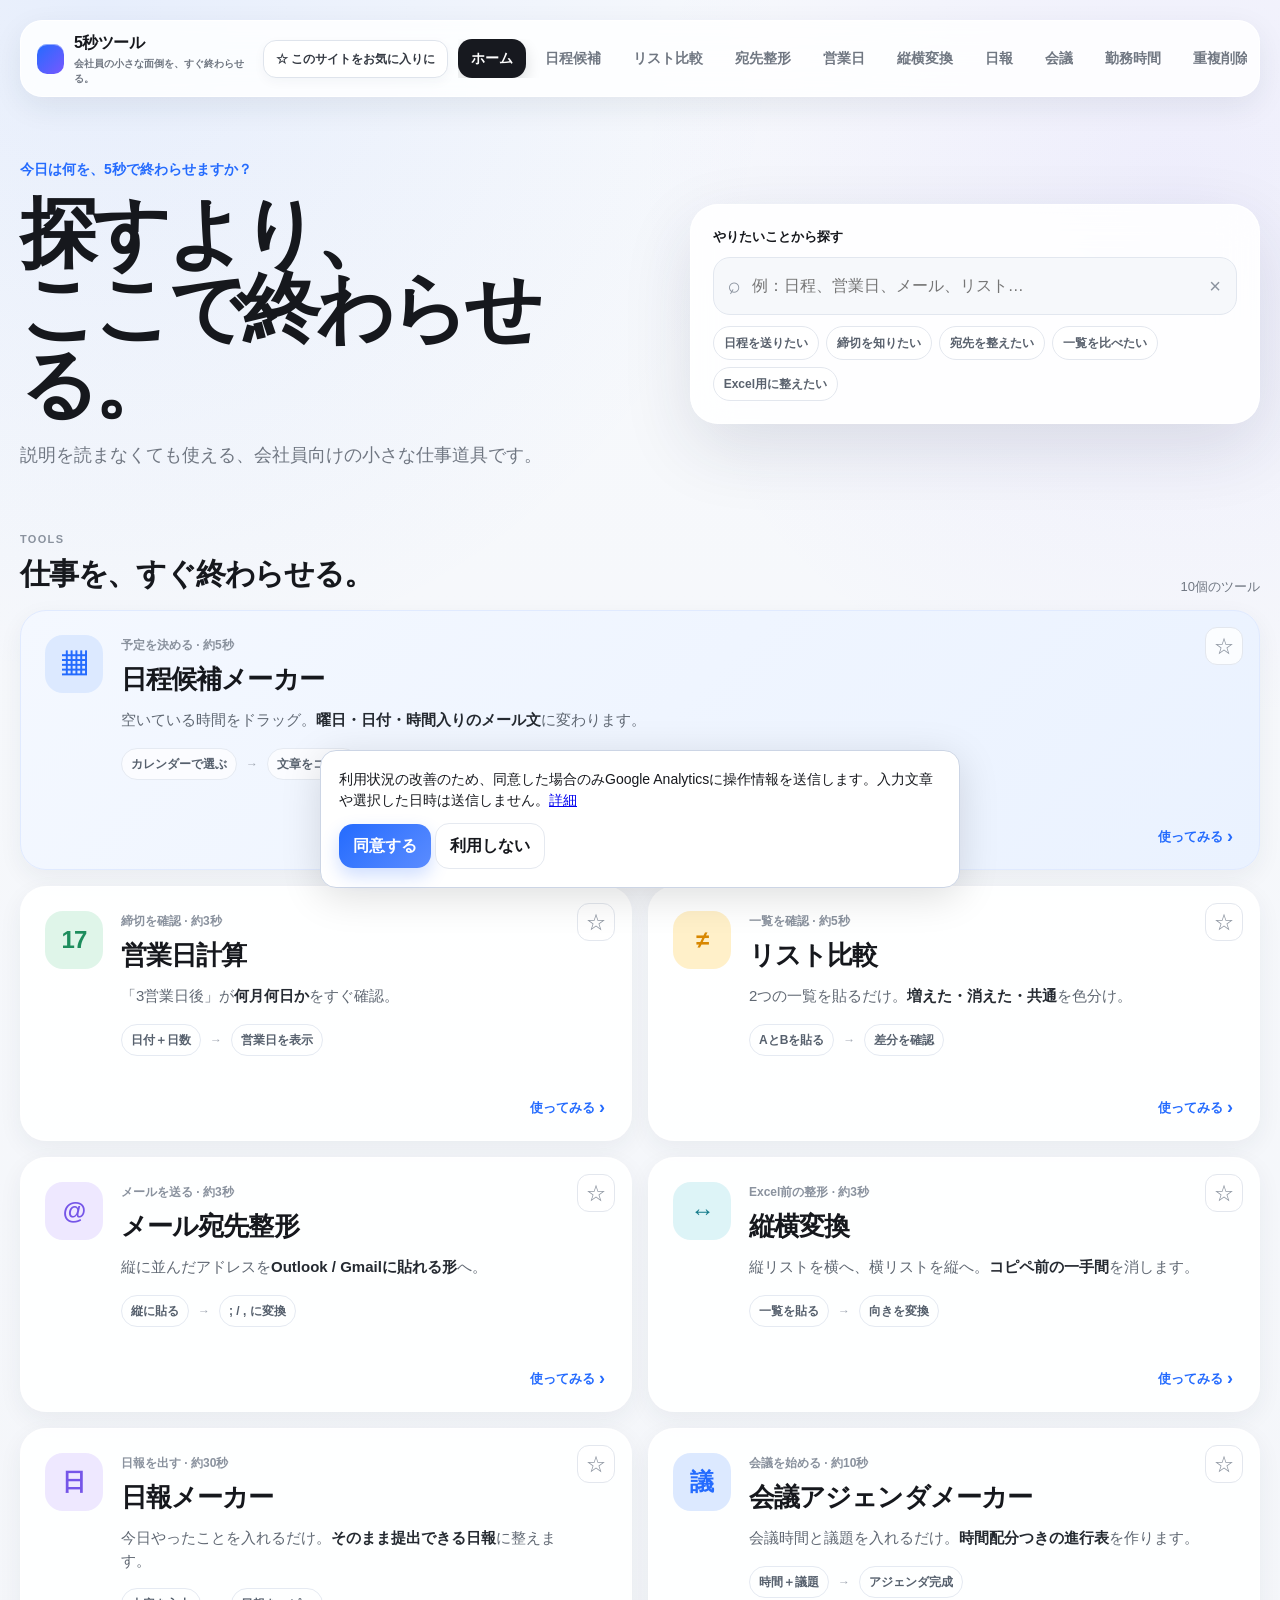
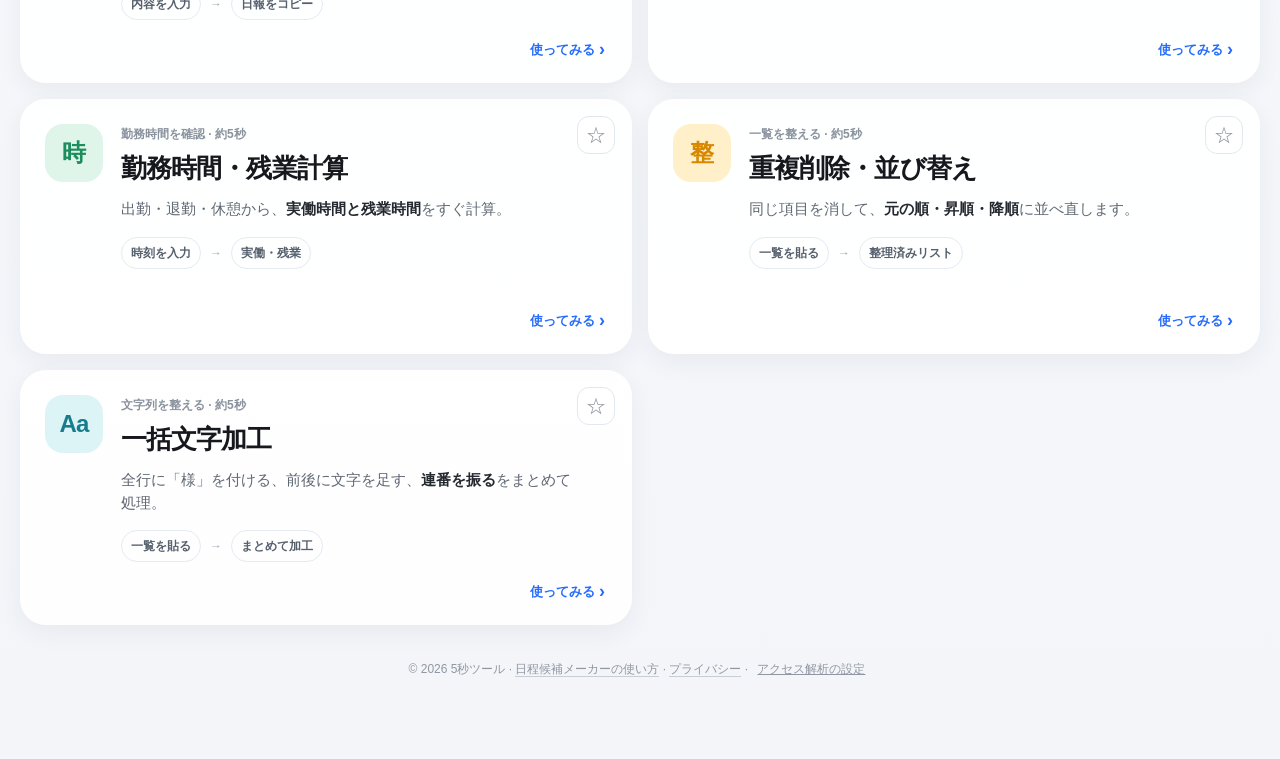
==== commit 87f034c2: "Improve schedule UX, SEO and consent-based GA4 analytics Fix duplicate application initialization; a" ====
--- a/index.html
+++ b/index.html
@@ -9,6 +9,8 @@
   <meta property="og:title" content="5秒ツール｜会社員の地味な面倒を、すぐ終わらせる">
   <meta property="og:description" content="会社員のための、ログイン不要で使える小さな仕事道具。">
   <meta property="og:type" content="website">
+  <link rel="canonical" href="https://kin-ke.github.io/5sec-tools/">
+  <meta property="og:url" content="https://kin-ke.github.io/5sec-tools/">
   <meta name="twitter:card" content="summary">
   <link rel="icon" href="icon.svg" type="image/svg+xml">
   <link rel="manifest" href="site.webmanifest">
@@ -242,14 +244,14 @@
   <!-- SCHEDULE -->
   <section id="schedule" class="page tool-page">
     <div class="tool-head">
-      <div><h2>日程候補メーカー</h2><p>カレンダーをドラッグすると、曜日・日付・時間を含むメール用テキストを自動生成します。</p></div>
+      <div><h2>日程候補メーカー</h2><p>カレンダーをタップ・ドラッグで選ぶと、曜日・日付・時間入りのメール文を作成できます。</p></div>
     </div>
 
     <div class="card workspace">
       <div class="calendar-toolbar">
         <div>
           <div class="week-title" id="weekTitle">今週</div>
-          <div class="calendar-hint">ドラッグで選択。土日も使えます。30分／15分で切り替え可能です。</div>
+          <div class="calendar-hint">PCはドラッグ、スマホはタップで選択・解除。横にスクロールして各曜日を選べます。</div>
         </div>
         <div class="toolbar-actions">
           <div class="slot-toggle">
@@ -264,16 +266,16 @@
         </div>
       </div>
 
-      <div class="calendar-wrap"><div class="calendar" id="calendar"></div></div>
+      <div class="calendar-wrap" tabindex="0" aria-label="週間カレンダー。左右にスクロールできます"><div class="calendar" id="calendar"></div></div>
 
       <div class="card result-card">
         <div class="result-head">
           <strong>そのままメールに貼れます</strong>
-          <button class="btn dark" id="copySchedule">文章をコピー</button>
+          <button class="btn dark" id="copySchedule" disabled>文章をコピー</button>
         </div>
         <div class="grid2">
-          <div><label>冒頭文</label><input id="scheduleIntro" value="下記の日程でしたら調整可能です。" /></div>
-          <div><label>締め文</label><input id="scheduleOutro" value="ご都合のよい日時をお知らせいただけますと幸いです。" /></div>
+          <div><label for="scheduleIntro">冒頭文</label><input id="scheduleIntro" value="下記の日程でしたら調整可能です。" /></div>
+          <div><label for="scheduleOutro">締め文</label><input id="scheduleOutro" value="ご都合のよい日時をお知らせいただけますと幸いです。" /></div>
         </div>
         <div id="scheduleOutput" aria-live="polite" class="result" style="margin-top:14px">カレンダーから候補時間を選択してください。</div>
       </div>
@@ -503,7 +505,7 @@
     </div>
   </section>
 
-  <footer>© 2026 5秒ツール · <a href="privacy.html">プライバシー</a></footer>
+  <footer>© 2026 5秒ツール · <a href="schedule.html">日程候補メーカーの使い方</a> · <a href="privacy.html">プライバシー</a> · <button id="analyticsSettings" class="privacy-settings" hidden>アクセス解析の設定</button></footer>
 </main>
 
 <div class="bookmark-modal" id="bookmarkModal">
@@ -516,419 +518,12 @@
   </div>
 </div>
 
-<div class="toast" id="toast">コピーしました</div>
-
-<script>
-(function(){
-  const $=(id)=>document.getElementById(id);
-
-  const TOOL_INFO={
-    schedule:{name:'日程候補メーカー',hint:'予定を決める',keywords:'日程 予定 カレンダー メール 候補 調整 会議'},
-    diff:{name:'リスト比較',hint:'一覧を確認',keywords:'リスト 比較 差分 一覧 名簿'},
-    email:{name:'メール宛先整形',hint:'メールを送る',keywords:'メール 宛先 Outlook Gmail'},
-    businessday:{name:'営業日計算',hint:'締切を確認',keywords:'営業日 日付 締切 期限'},
-    transpose:{name:'縦横変換',hint:'Excel前の整形',keywords:'縦横 Excel タブ カンマ'},
-    dailyreport:{name:'日報メーカー',hint:'日報を出す',keywords:'日報 業務報告 進捗 課題'},
-    agenda:{name:'会議アジェンダメーカー',hint:'会議を始める',keywords:'会議 アジェンダ 議題 時間配分'},
-    worktime:{name:'勤務時間・残業計算',hint:'勤務時間を確認',keywords:'勤務時間 実働 残業 出勤 退勤'},
-    dedupe:{name:'重複削除・並び替え',hint:'一覧を整える',keywords:'重複 削除 並び替え リスト'},
-    textbatch:{name:'一括文字加工',hint:'文字列を整える',keywords:'一括 文字 加工 敬称 連番'}
-  };
-
-  function storageGet(key,fallback){
-    try{return JSON.parse(localStorage.getItem(key)) ?? fallback}catch(e){return fallback}
-  }
-  function storageSet(key,value){
-    try{localStorage.setItem(key,JSON.stringify(value))}catch(e){}
-  }
-
-  let favorites=storageGet('fiveSecFavorites',[]);
-  let recentTools=storageGet('fiveSecRecent',[]);
-
-  function addRecent(id){
-    if(!TOOL_INFO[id]) return;
-    recentTools=[id,...recentTools.filter(x=>x!==id)].slice(0,4);
-    storageSet('fiveSecRecent',recentTools);
-    renderPersonalAreas();
-  }
-
-  function toggleFavorite(id){
-    favorites=favorites.includes(id)?favorites.filter(x=>x!==id):[id,...favorites];
-    storageSet('fiveSecFavorites',favorites);
-    renderPersonalAreas();
-    syncFavoriteStars();
-  }
-
-  function compactToolHtml(id){
-    const t=TOOL_INFO[id];
-    return `<div class="compact-tool" data-compact-open="${id}">
-      <strong>${t.name}</strong><span>${t.hint} →</span>
-    </div>`;
-  }
-
-  function renderPersonalAreas(){
-    const favArea=$('favoritesArea'),recentArea=$('recentArea');
-    $('favoritesList').innerHTML=favorites.filter(id=>TOOL_INFO[id]).map(compactToolHtml).join('');
-    $('recentList').innerHTML=recentTools.filter(id=>TOOL_INFO[id]).map(compactToolHtml).join('');
-    favArea.hidden=favorites.length===0;
-    recentArea.hidden=recentTools.length===0;
-    document.querySelectorAll('[data-compact-open]').forEach(el=>{
-      el.addEventListener('click',()=>showPage(el.dataset.compactOpen));
-    });
-  }
-
-  function syncFavoriteStars(){
-    document.querySelectorAll('[data-favorite]').forEach(btn=>{
-      const active=favorites.includes(btn.dataset.favorite);
-      btn.classList.toggle('active',active);
-      btn.textContent=active?'★':'☆';
-    });
-  }
-
-  document.querySelectorAll('[data-favorite]').forEach(btn=>{
-    btn.addEventListener('click',(e)=>{
-      e.stopPropagation();
-      toggleFavorite(btn.dataset.favorite);
-    });
-  });
-
-  // Tool search
-  function filterTools(query){
-    const q=query.trim().toLowerCase();
-    let shown=0;
-    document.querySelectorAll('#toolGrid .tool-card').forEach(card=>{
-      const hay=(card.dataset.search+' '+card.textContent).toLowerCase();
-      const ok=!q||hay.includes(q);
-      card.style.display=ok?'':'none';
-      if(ok) shown++;
-    });
-    $('toolCountLabel').textContent=q?`${shown}個見つかりました`:'10個のツール';
-    $('noResults').hidden=shown!==0;
-  }
-
-  $('toolSearch').addEventListener('input',e=>filterTools(e.target.value));
-  $('clearSearch').addEventListener('click',()=>{
-    $('toolSearch').value='';
-    filterTools('');
-    $('toolSearch').focus();
-  });
-  document.querySelectorAll('[data-query]').forEach(btn=>{
-    btn.addEventListener('click',()=>{
-      $('toolSearch').value=btn.dataset.query;
-      filterTools(btn.dataset.query);
-    });
-  });
-
-  // Browser bookmark coaching
-  const isMac=/Mac|iPhone|iPad|iPod/.test(navigator.platform||navigator.userAgent);
-  const shortcut=isMac?'⌘ D':'Ctrl + D';
-  if($('modalShortcut')) $('modalShortcut').textContent=shortcut;
-  if($('modalHelp')) {
-    $('modalHelp').textContent=isMac
-      ?'Macなら ⌘ + D を押すと、このページをブックマークできます。'
-      :'Windowsなら Ctrl + D を押すと、このページをブックマークできます。';
-  }
-
-  function openBookmarkModal(){$('bookmarkModal').classList.add('show')}
-  function closeBookmarkModal(){$('bookmarkModal').classList.remove('show')}
-  $('bookmarkSite').addEventListener('click',openBookmarkModal);
-  $('closeBookmarkModal').addEventListener('click',closeBookmarkModal);
-  $('bookmarkModal').addEventListener('click',e=>{if(e.target===$('bookmarkModal'))closeBookmarkModal()});
-
-  renderPersonalAreas();
-  syncFavoriteStars();
-
-  function showPage(id){
-    const target=$(id);
-    if(!target) return;
-    document.querySelectorAll('.page').forEach(p=>p.classList.remove('active'));
-    document.querySelectorAll('.nav button').forEach(b=>b.classList.remove('active'));
-    target.classList.add('active');
-    const navBtn=document.querySelector(`.nav button[data-page="${id}"]`);
-    if(navBtn) navBtn.classList.add('active');
-    if(id!=='home') addRecent(id);
-    window.scrollTo({top:0,behavior:'smooth'});
-  }
-
-  document.querySelectorAll('.nav button').forEach(btn=>btn.addEventListener('click',()=>showPage(btn.dataset.page)));
-  document.querySelectorAll('[data-open]').forEach(card=>card.addEventListener('click',(e)=>{if(!e.target.closest('.favorite-star'))showPage(card.dataset.open)}));
-  $('brandHome').addEventListener('click',()=>showPage('home'));
-
-  function showToast(){
-    const t=$('toast');t.classList.add('show');setTimeout(()=>t.classList.remove('show'),1300);
-  }
-  function copyText(text){
-    if(!text) return;
-    const fallback=()=>{
-      const ta=document.createElement('textarea');
-      ta.value=text;ta.style.position='fixed';ta.style.opacity='0';
-      document.body.appendChild(ta);ta.focus();ta.select();
-      try{document.execCommand('copy');showToast()}catch(e){alert('コピーできませんでした。手動でコピーしてください。')}
-      ta.remove();
-    };
-    if(navigator.clipboard&&window.isSecureContext){
-      navigator.clipboard.writeText(text).then(showToast).catch(fallback);
-    }else fallback();
-  }
-
-  // Calendar
-  const START_HOUR=8,END_HOUR=20;
-  let SLOT_MIN=30,weekOffset=0,isDragging=false,dragSelectMode=true,dragDay=null,selectedRangesMemory=[];
-
-  function mondayOf(date){
-    const d=new Date(date),day=d.getDay(),diff=(day===0?-6:1-day);
-    d.setDate(d.getDate()+diff);d.setHours(0,0,0,0);return d;
-  }
-  function addDays(date,n){const d=new Date(date);d.setDate(d.getDate()+n);return d}
-  function fmtISO(date){return `${date.getFullYear()}-${String(date.getMonth()+1).padStart(2,'0')}-${String(date.getDate()).padStart(2,'0')}`}
-  function getWeekStart(){const base=mondayOf(new Date());base.setDate(base.getDate()+weekOffset*7);return base}
-  function timeFromIndex(idx){
-    const total=START_HOUR*60+idx*SLOT_MIN,h=Math.floor(total/60),m=total%60;
-    return `${String(h).padStart(2,'0')}:${String(m).padStart(2,'0')}`;
-  }
-  function minutesFromTime(t){const [h,m]=t.split(':').map(Number);return h*60+m}
-
-  function renderCalendar(){
-    const cal=$('calendar');cal.innerHTML='';
-    const ws=getWeekStart(),we=addDays(ws,6);
-    $('weekTitle').textContent=`${ws.getFullYear()}年${ws.getMonth()+1}月${ws.getDate()}日 〜 ${we.getMonth()+1}月${we.getDate()}日`;
-
-    const corner=document.createElement('div');corner.className='corner';cal.appendChild(corner);
-    const dows=['月','火','水','木','金','土','日'];
-    for(let d=0;d<7;d++){
-      const date=addDays(ws,d),head=document.createElement('div');
-      head.className='day-head'+(d===5?' saturday':d===6?' sunday':'');
-      head.innerHTML=`<div class="dow">${dows[d]}曜日</div><div class="date">${date.getMonth()+1}/${date.getDate()}</div>`;
-      cal.appendChild(head);
-    }
-
-    const slotCount=((END_HOUR-START_HOUR)*60)/SLOT_MIN;
-    for(let i=0;i<slotCount;i++){
-      const label=document.createElement('div');
-      label.className='time-label';
-      const total=START_HOUR*60+i*SLOT_MIN;
-      label.textContent=(total%60===0)?timeFromIndex(i):'';
-      cal.appendChild(label);
-
-      for(let d=0;d<7;d++){
-        const date=addDays(ws,d),slot=document.createElement('div');
-        slot.className='slot'+(d===5?' saturday':d===6?' sunday':'');
-        slot.dataset.date=fmtISO(date);slot.dataset.index=String(i);
-        slot.addEventListener('mousedown',(e)=>{
-          e.preventDefault();isDragging=true;dragDay=slot.dataset.date;
-          dragSelectMode=!slot.classList.contains('selected');
-          setSlot(slot,dragSelectMode);
-        });
-        slot.addEventListener('mouseenter',()=>{if(isDragging&&slot.dataset.date===dragDay)setSlot(slot,dragSelectMode)});
-        slot.addEventListener('mouseup',()=>{isDragging=false;dragDay=null});
-        cal.appendChild(slot);
-      }
-    }
-    restoreRanges();updateScheduleText();
-  }
-
-  function setSlot(slot,on){slot.classList.toggle('selected',on);updateScheduleText()}
-  function getSelectedRanges(){
-    const grouped={};
-    document.querySelectorAll('.slot.selected').forEach(slot=>{
-      const date=slot.dataset.date,idx=Number(slot.dataset.index);
-      (grouped[date]??=[]).push(idx);
-    });
-    const ranges=[];
-    Object.keys(grouped).sort().forEach(date=>{
-      const arr=[...new Set(grouped[date])].sort((a,b)=>a-b);
-      if(!arr.length)return;
-      let start=arr[0],prev=arr[0];
-      for(let i=1;i<=arr.length;i++){
-        const cur=arr[i];
-        if(cur===prev+1){prev=cur;continue}
-        ranges.push({date,start:timeFromIndex(start),end:timeFromIndex(prev+1)});
-        start=cur;prev=cur;
-      }
-    });
-    return ranges;
-  }
-  function restoreRanges(){
-    if(!selectedRangesMemory.length)return;
-    document.querySelectorAll('.slot').forEach(slot=>{
-      const date=slot.dataset.date,idx=Number(slot.dataset.index);
-      const ss=START_HOUR*60+idx*SLOT_MIN,se=ss+SLOT_MIN;
-      const hit=selectedRangesMemory.some(r=>r.date===date&&ss>=minutesFromTime(r.start)&&se<=minutesFromTime(r.end));
-      if(hit)slot.classList.add('selected');
-    });
-  }
-  function jpDate(iso){
-    const [y,m,d]=iso.split('-').map(Number),date=new Date(y,m-1,d),dow=['日','月','火','水','木','金','土'][date.getDay()];
-    return `${m}月${d}日（${dow}）`;
-  }
-  function updateScheduleText(){
-    const ranges=getSelectedRanges();
-    if(!ranges.length){$('scheduleOutput').textContent='カレンダーから候補時間を選択してください。';return}
-    const intro=$('scheduleIntro').value.trim(),outro=$('scheduleOutro').value.trim();
-    const body=ranges.map(r=>`・${jpDate(r.date)} ${r.start}〜${r.end}`).join('\n');
-    $('scheduleOutput').textContent=`${intro}\n\n${body}\n\n${outro}`;
-  }
-
-  document.querySelectorAll('.slot-choice').forEach(btn=>btn.addEventListener('click',()=>{
-    selectedRangesMemory=getSelectedRanges();
-    SLOT_MIN=Number(btn.dataset.minutes);
-    document.querySelectorAll('.slot-choice').forEach(b=>b.classList.remove('active'));
-    btn.classList.add('active');
-    document.documentElement.style.setProperty('--slot-h',SLOT_MIN===15?'24px':'36px');
-    renderCalendar();
-  }));
-  $('prevWeek').addEventListener('click',()=>{weekOffset--;selectedRangesMemory=[];renderCalendar()});
-  $('nextWeek').addEventListener('click',()=>{weekOffset++;selectedRangesMemory=[];renderCalendar()});
-  $('todayWeek').addEventListener('click',()=>{weekOffset=0;selectedRangesMemory=[];renderCalendar()});
-  $('clearSchedule').addEventListener('click',()=>{document.querySelectorAll('.slot.selected').forEach(s=>s.classList.remove('selected'));selectedRangesMemory=[];updateScheduleText()});
-  $('scheduleIntro').addEventListener('input',updateScheduleText);
-  $('scheduleOutro').addEventListener('input',updateScheduleText);
-  $('copySchedule').addEventListener('click',()=>copyText($('scheduleOutput').textContent));
-  document.addEventListener('mouseup',()=>{isDragging=false;dragDay=null});
-  renderCalendar();
-
-  // Diff
-  function parseList(v){return [...new Set(v.split(/\r?\n/).map(s=>s.trim()).filter(Boolean))]}
-  $('compareLists').addEventListener('click',()=>{
-    const a=parseList($('listA').value),b=parseList($('listB').value),sa=new Set(a),sb=new Set(b);
-    const onlyA=a.filter(x=>!sb.has(x)),onlyB=b.filter(x=>!sa.has(x)),common=a.filter(x=>sb.has(x));
-    $('countOnlyA').textContent=onlyA.length;$('countOnlyB').textContent=onlyB.length;$('countCommon').textContent=common.length;
-    $('onlyA').textContent=onlyA.join('\n')||'なし';$('onlyB').textContent=onlyB.join('\n')||'なし';$('common').textContent=common.join('\n')||'なし';
-  });
-  $('clearLists').addEventListener('click',()=>{
-    $('listA').value='';$('listB').value='';$('countOnlyA').textContent='0';$('countOnlyB').textContent='0';$('countCommon').textContent='0';
-    $('onlyA').textContent='';$('onlyB').textContent='';$('common').textContent='';
-  });
-
-  // Emails
-  $('formatEmails').addEventListener('click',()=>{
-    const items=$('emailInput').value.split(/[\s,;]+/).map(x=>x.trim()).filter(Boolean);
-    $('emailOutput').textContent=items.join($('emailDelimiter').value+' ');
-  });
-  $('copyEmails').addEventListener('click',()=>copyText($('emailOutput').textContent));
-
-  // Business day
-  const today=new Date();
-  $('bdDate').value=`${today.getFullYear()}-${String(today.getMonth()+1).padStart(2,'0')}-${String(today.getDate()).padStart(2,'0')}`;
-  $('calcBusinessDay').addEventListener('click',()=>{
-    const dateStr=$('bdDate').value;
-    let n=Math.max(0,Number($('bdDays').value)||0);
-    if(!dateStr){$('bdOutput').textContent='基準日を選択してください。';return}
-    const [y,m,d]=dateStr.split('-').map(Number);
-    const date=new Date(y,m-1,d);
-    const step=$('bdDirection').value==='after'?1:-1;
-    let count=0;
-    while(count<n){
-      date.setDate(date.getDate()+step);
-      const day=date.getDay();
-      if(day!==0&&day!==6)count++;
-    }
-    const dow=['日','月','火','水','木','金','土'][date.getDay()];
-    $('bdOutput').textContent=`${date.getFullYear()}年${date.getMonth()+1}月${date.getDate()}日（${dow}）`;
-  });
-
-  // Transpose
-  $('transposeBtn').addEventListener('click',()=>{
-    const mode=$('transposeMode').value,input=$('transposeInput').value.trim();
-    if(!input){$('transposeOutput').textContent='入力してください。';return}
-    if(mode==='vertical_to_tab'){
-      $('transposeOutput').textContent=input.split(/\r?\n/).map(x=>x.trim()).filter(Boolean).join('\t');
-    }else if(mode==='vertical_to_comma'){
-      $('transposeOutput').textContent=input.split(/\r?\n/).map(x=>x.trim()).filter(Boolean).join(', ');
-    }else{
-      $('transposeOutput').textContent=input.split(/[\t,;]+/).map(x=>x.trim()).filter(Boolean).join('\n');
-    }
-  });
-  $('copyTranspose').addEventListener('click',()=>copyText($('transposeOutput').textContent));
-
-  // Daily report
-  function bulletize(value){
-    return value.split(/\r?\n/).map(x=>x.trim()).filter(Boolean).map(x=>x.startsWith('・')?x:`・${x}`).join('\n');
-  }
-  $('makeDailyReport').addEventListener('click',()=>{
-    const sections=[
-      ['【本日の業務】',bulletize($('drToday').value)],
-      ['【成果・進捗】',bulletize($('drProgress').value)],
-      ['【課題・気になる点】',bulletize($('drIssue').value)],
-      ['【明日の予定】',bulletize($('drTomorrow').value)]
-    ].filter(x=>x[1]);
-    $('dailyReportOutput').textContent=sections.length?sections.map(x=>`${x[0]}\n${x[1]}`).join('\n\n'):'内容を入力してください。';
-  });
-  $('copyDailyReport').addEventListener('click',()=>copyText($('dailyReportOutput').textContent));
-
-  // Agenda
-  function timeToMinutes(t){const [h,m]=t.split(':').map(Number);return h*60+m}
-  function minutesToTime(min){
-    min=(min+1440)%1440;
-    return `${String(Math.floor(min/60)).padStart(2,'0')}:${String(min%60).padStart(2,'0')}`;
-  }
-  $('makeAgenda').addEventListener('click',()=>{
-    const topics=$('agendaTopics').value.split(/\r?\n/).map(x=>x.trim()).filter(Boolean);
-    if(!topics.length){$('agendaOutput').textContent='議題を1つ以上入力してください。';return}
-    const start=timeToMinutes($('agendaStart').value||'10:00');
-    const duration=Number($('agendaDuration').value);
-    const wrap=Math.min(Number($('agendaWrap').value),duration);
-    const main=Math.max(0,duration-wrap);
-    const per=Math.floor(main/topics.length);
-    let remainder=main-per*topics.length;
-    let cursor=start;
-    const lines=[];
-    topics.forEach(topic=>{
-      const span=per+(remainder>0?1:0);
-      if(remainder>0) remainder--;
-      const end=cursor+span;
-      lines.push(`${minutesToTime(cursor)}〜${minutesToTime(end)}　${topic}`);
-      cursor=end;
-    });
-    if(wrap>0) lines.push(`${minutesToTime(cursor)}〜${minutesToTime(start+duration)}　決定事項・確認`);
-    $('agendaOutput').textContent=lines.join('\n');
-  });
-  $('copyAgenda').addEventListener('click',()=>copyText($('agendaOutput').textContent));
-
-  // Worktime
-  $('calcWorktime').addEventListener('click',()=>{
-    const s=timeToMinutes($('workStart').value||'09:00');
-    let e=timeToMinutes($('workEnd').value||'18:00');
-    if($('overnight').value==='auto' && e<s) e+=1440;
-    const breakMin=Math.max(0,Number($('breakMin').value)||0);
-    const worked=Math.max(0,e-s-breakMin);
-    const regular=Math.max(0,Number($('regularHours').value)||0)*60;
-    const overtime=Math.max(0,worked-regular);
-    const fmt=(m)=>`${Math.floor(m/60)}時間${m%60}分`;
-    $('worktimeOutput').textContent=`実働：${fmt(worked)}\n残業：${fmt(overtime)}`;
-  });
-
-  // Dedupe
-  $('runDedupe').addEventListener('click',()=>{
-    const raw=$('dedupeInput').value.split(/\r?\n/).map(x=>x.trim()).filter(Boolean);
-    let out=[...new Set(raw)];
-    if($('dedupeSort').value==='asc') out.sort((a,b)=>a.localeCompare(b,'ja'));
-    if($('dedupeSort').value==='desc') out.sort((a,b)=>b.localeCompare(a,'ja'));
-    $('dedupeMeta').textContent=`${raw.length}件 → ${out.length}件（重複 ${raw.length-out.length}件を削除）`;
-    $('dedupeOutput').textContent=out.join('\n')||'結果が空です。';
-  });
-  $('copyDedupe').addEventListener('click',()=>copyText($('dedupeOutput').textContent));
-
-  // Batch text
-  function syncBatchInput(){
-    $('batchTextWrap').style.display=['suffix','prefix'].includes($('batchMode').value)?'block':'none';
-  }
-  $('batchMode').addEventListener('change',syncBatchInput);
-  syncBatchInput();
-  $('runBatch').addEventListener('click',()=>{
-    const rows=$('batchInput').value.split(/\r?\n/).map(x=>x.trim()).filter(Boolean);
-    const mode=$('batchMode').value,text=$('batchText').value;
-    let out=rows;
-    if(mode==='suffix') out=rows.map(x=>x+text);
-    else if(mode==='prefix') out=rows.map(x=>text+x);
-    else if(mode==='number') out=rows.map((x,i)=>`${i+1}. ${x}`);
-    else if(mode==='trim') out=rows.map(x=>x.trim());
-    $('batchOutput').textContent=out.join('\n')||'結果が空です。';
-  });
-  $('copyBatch').addEventListener('click',()=>copyText($('batchOutput').textContent));
-
-})();
-</script>
+<div class="toast" id="toast" role="status">コピーしました</div>
+
+
+<aside id="analyticsConsent" class="analytics-consent" hidden aria-label="アクセス解析の選択"><p>利用状況の改善のため、同意した場合のみGoogle Analyticsに操作情報を送信します。入力文章や選択した日時は送信しません。<a href="privacy.html">詳細</a></p><button id="analyticsAccept" class="btn primary">同意する</button> <button id="analyticsReject" class="btn ghost">利用しない</button></aside>
+<script src="analytics-config.js" defer></script>
+<script src="analytics.js" defer></script>
 <script src="app.js" defer></script>
 </body>
 </html>
--- a/styles.css
+++ b/styles.css
@@ -426,3 +426,26 @@
     }
 
 .skip-link{position:absolute;left:12px;top:-60px;background:#17191f;color:#fff;padding:10px 14px;border-radius:10px;z-index:1000;text-decoration:none;font-weight:800}.skip-link:focus{top:12px}footer a{color:inherit;text-decoration:none;border-bottom:1px solid #c8ced8}footer a:hover{color:var(--accent)}
+
+/* スマホでのスクロールと選択を両立。タッチはタップのみ。 */
+[hidden]{display:none!important}
+.slot{touch-action:pan-x pan-y}
+.slot:focus-visible{outline:3px solid #17191f;outline-offset:-3px;z-index:2}
+.btn:disabled{opacity:.45;cursor:default;transform:none}
+.privacy-settings{border:0;background:none;color:inherit;text-decoration:underline;cursor:pointer}
+.analytics-consent{position:fixed;bottom:12px;left:12px;right:12px;max-width:640px;margin:auto;padding:18px;background:#fff;border:1px solid #ccd5e5;border-radius:16px;box-shadow:0 8px 40px #0002;z-index:90}
+.analytics-consent p{margin:0 0 12px;font-size:14px}
+@media(max-width:650px){
+  input,textarea,select{font-size:16px}
+  .btn,.slot-choice,.nav button{min-height:44px}
+  .calendar{min-width:650px;grid-template-columns:48px repeat(7,minmax(86px,1fr))}
+  .slot,.time-label{height:44px}
+  .calendar-wrap{max-height:55vh;overscroll-behavior:contain}
+  .time-label{position:sticky;left:0;z-index:3}
+  .corner{left:0;z-index:9}
+  .workspace,.result-card{padding:14px;border-radius:20px}
+  .toolbar-actions{width:100%}
+  .result-head .btn{width:100%}
+}
+@media(prefers-reduced-motion:reduce){*{scroll-behavior:auto!important;transition:none!important}}
+@media(prefers-reduced-motion:reduce){*{animation:none!important}}
